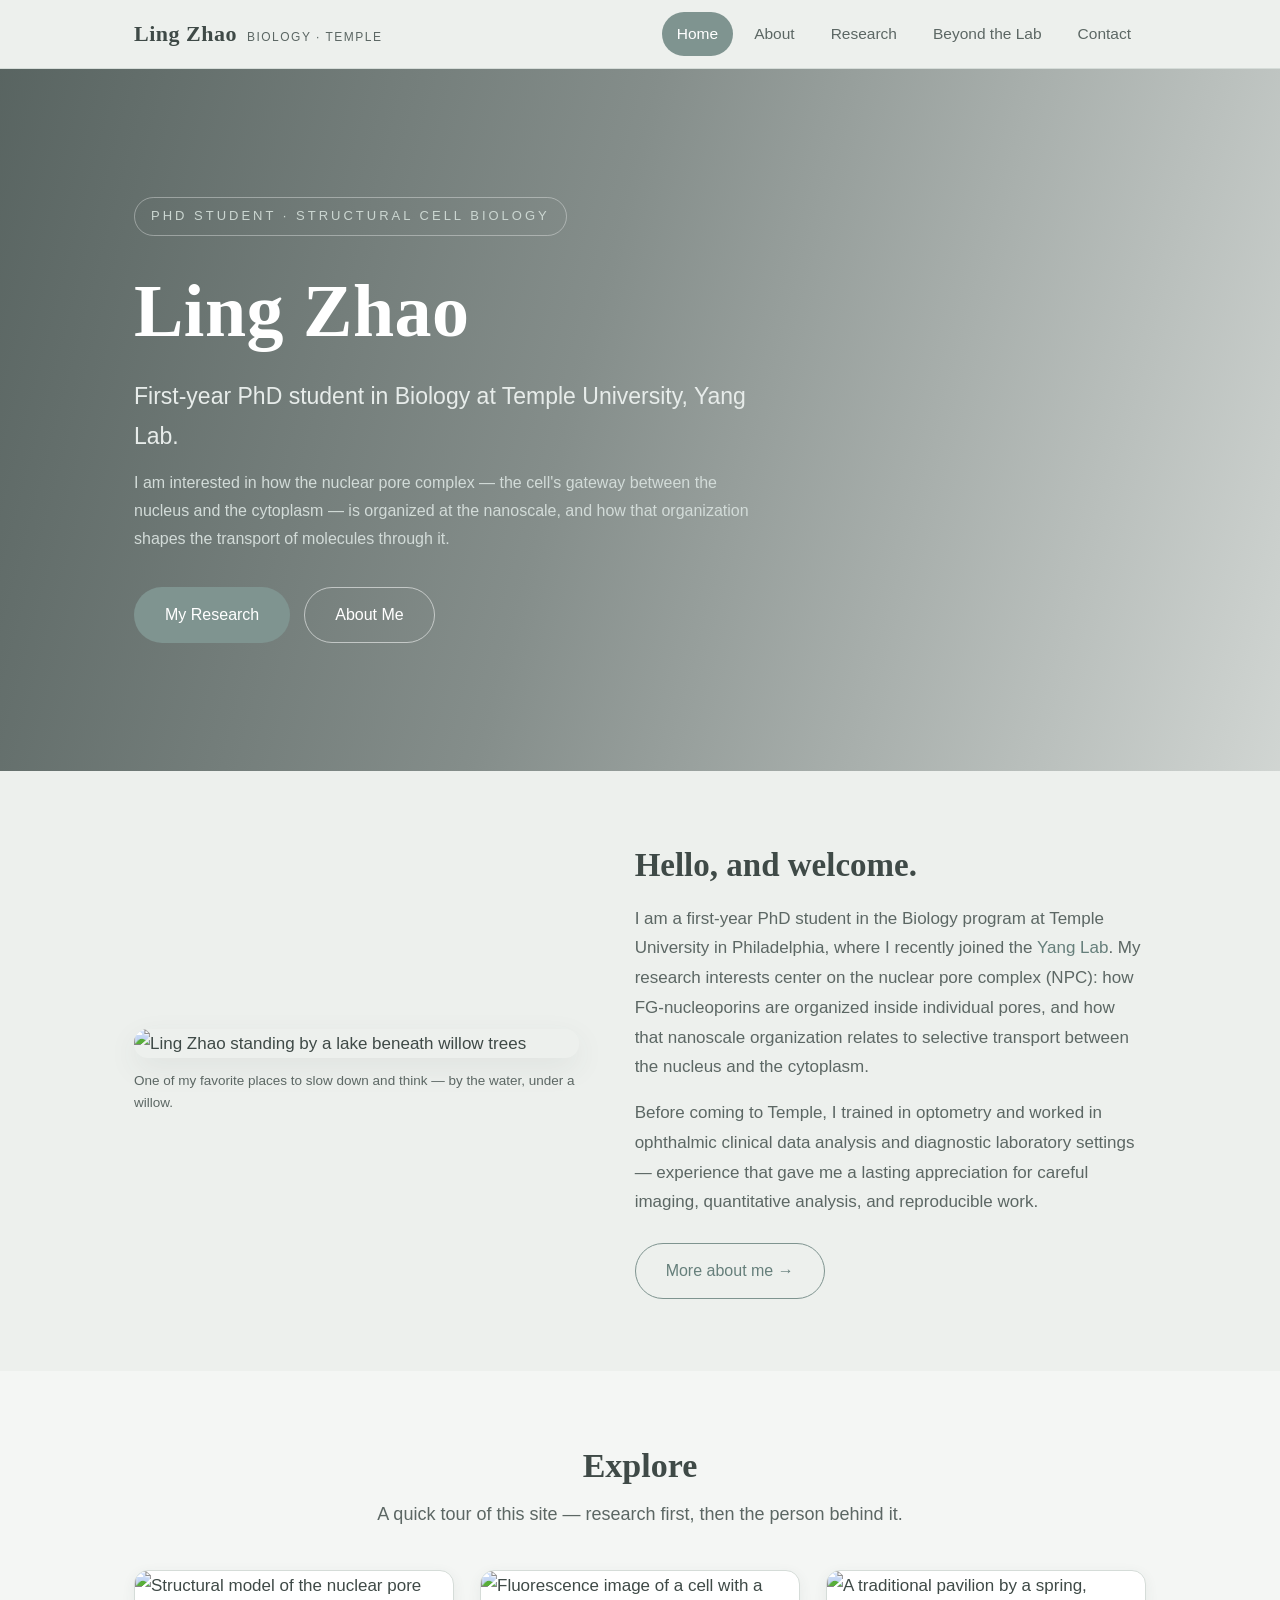
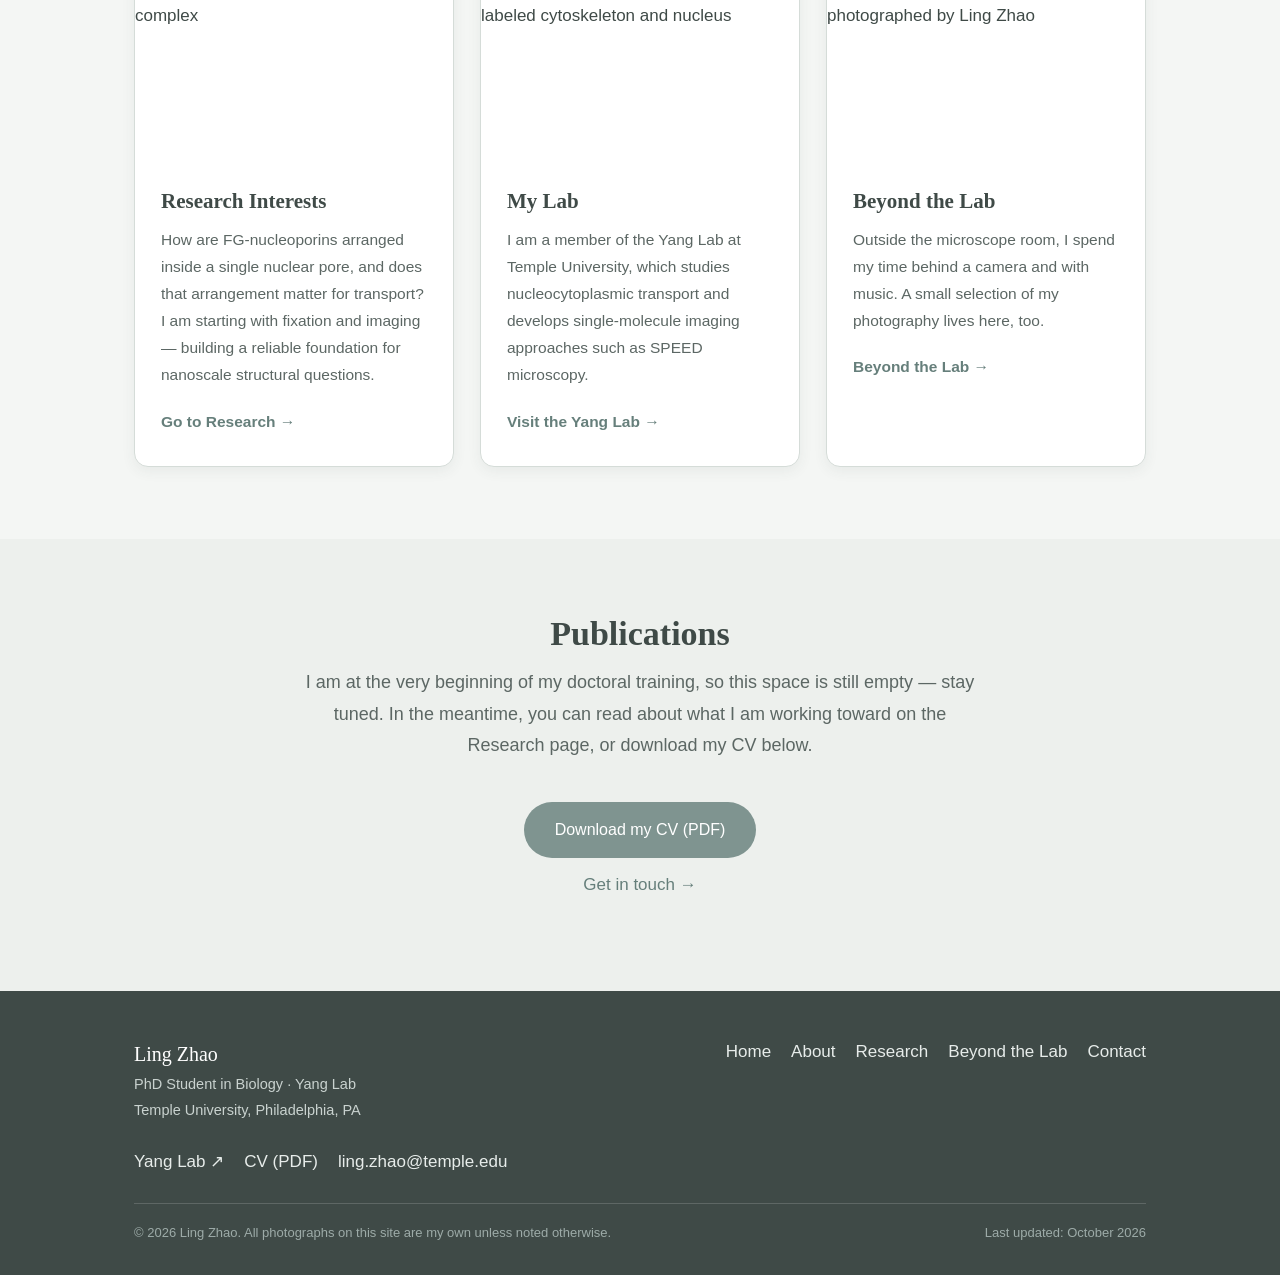
==== index.html @ b7b68629 "Initial website: home, about, research, beyond, contact pages with styles and scripts" ====
<!DOCTYPE html>
<html lang="en">
<head>
  <meta charset="UTF-8">
  <meta name="viewport" content="width=device-width, initial-scale=1.0">
  <title>Ling Zhao · PhD Student in Biology, Temple University</title>
  <meta name="description" content="Personal academic website of Ling Zhao — first-year PhD student in Biology at Temple University, Yang Lab. Research interests: nuclear pore complexes, FG-nucleoporins, nucleocytoplasmic transport, single-molecule and super-resolution imaging.">
  <link rel="stylesheet" href="assets/css/style.css">
  <link rel="icon" href="data:image/svg+xml,<svg xmlns='http://www.w3.org/2000/svg' viewBox='0 0 100 100'><circle cx='50' cy='50' r='44' fill='none' stroke='%237F9490' stroke-width='10'/><circle cx='50' cy='50' r='8' fill='%233F4A47'/></svg>">
</head>
<body>

<header class="site-header">
  <div class="wrap">
    <nav class="nav" aria-label="Main navigation">
      <a class="brand" href="index.html">Ling Zhao<small>Biology · Temple</small></a>
      <button class="menu-toggle" aria-label="Toggle navigation" aria-expanded="false">☰</button>
      <ul class="nav-links">
        <li><a href="index.html" class="active">Home</a></li>
        <li><a href="about.html">About</a></li>
        <li><a href="research.html">Research</a></li>
        <li><a href="beyond.html">Beyond the Lab</a></li>
        <li><a href="contact.html">Contact</a></li>
      </ul>
    </nav>
  </div>
</header>

<main>

  <!-- ===================== HERO ===================== -->
  <section class="hero">
    <div class="hero-bg" style="background-image: url('assets/images/research-cells-sim.jpg');"></div>
    <div class="hero-inner">
      <span class="hero-kicker">PhD Student · Structural Cell Biology</span>
      <h1>Ling Zhao</h1>
      <p class="hero-sub">First-year PhD student in Biology at Temple University, Yang Lab.</p>
      <p class="hero-line">
        I am interested in how the nuclear pore complex — the cell's gateway between the
        nucleus and the cytoplasm — is organized at the nanoscale, and how that organization
        shapes the transport of molecules through it.
      </p>
      <div class="hero-cta">
        <a class="btn btn-primary" href="research.html">My Research</a>
        <a class="btn btn-ghost" href="about.html">About Me</a>
      </div>
    </div>
  </section>

  <!-- ===================== INTRO ===================== -->
  <section class="section">
    <div class="wrap">
      <div class="split reveal">
        <figure>
          <img class="rounded" src="assets/images/me-willow-lake.jpg"
               alt="Ling Zhao standing by a lake beneath willow trees">
          <figcaption>One of my favorite places to slow down and think — by the water, under a willow.</figcaption>
        </figure>
        <div>
          <h2>Hello, and welcome.</h2>
          <p>
            I am a first-year PhD student in the Biology program at Temple University in
            Philadelphia, where I recently joined the <a href="https://yanglab.com/" target="_blank" rel="noopener">Yang Lab</a>.
            My research interests center on the nuclear pore complex (NPC): how FG-nucleoporins
            are organized inside individual pores, and how that nanoscale organization relates
            to selective transport between the nucleus and the cytoplasm.
          </p>
          <p>
            Before coming to Temple, I trained in optometry and worked in ophthalmic clinical
            data analysis and diagnostic laboratory settings — experience that gave me a lasting
            appreciation for careful imaging, quantitative analysis, and reproducible work.
          </p>
          <a class="btn btn-outline" href="about.html">More about me →</a>
        </div>
      </div>
    </div>
  </section>

  <!-- ===================== HIGHLIGHTS ===================== -->
  <section class="section alt">
    <div class="wrap">
      <div class="section-head-center reveal">
        <h2 class="section-title">Explore</h2>
        <p class="section-lead">A quick tour of this site — research first, then the person behind it.</p>
      </div>
      <div class="card-grid">
        <article class="card reveal">
          <img class="thumb" src="assets/images/research-npc-model.png"
               alt="Structural model of the nuclear pore complex">
          <div class="card-body">
            <h3>Research Interests</h3>
            <p>
              How are FG-nucleoporins arranged inside a single nuclear pore, and does that
              arrangement matter for transport? I am starting with fixation and imaging —
              building a reliable foundation for nanoscale structural questions.
            </p>
            <a class="card-link" href="research.html">Go to Research</a>
          </div>
        </article>

        <article class="card reveal">
          <img class="thumb" src="assets/images/research-cells-green.jpg"
               alt="Fluorescence image of a cell with a labeled cytoskeleton and nucleus">
          <div class="card-body">
            <h3>My Lab</h3>
            <p>
              I am a member of the Yang Lab at Temple University, which studies
              nucleocytoplasmic transport and develops single-molecule imaging approaches
              such as SPEED microscopy.
            </p>
            <a class="card-link" href="https://yanglab.com/" target="_blank" rel="noopener">Visit the Yang Lab</a>
          </div>
        </article>

        <article class="card reveal">
          <img class="thumb" src="assets/images/photo-jinan-spring.jpg"
               alt="A traditional pavilion by a spring, photographed by Ling Zhao">
          <div class="card-body">
            <h3>Beyond the Lab</h3>
            <p>
              Outside the microscope room, I spend my time behind a camera and with music.
              A small selection of my photography lives here, too.
            </p>
            <a class="card-link" href="beyond.html">Beyond the Lab</a>
          </div>
        </article>
      </div>
    </div>
  </section>

  <!-- ===================== TEASER ===================== -->
  <section class="section">
    <div class="wrap-narrow center reveal">
      <h2 class="section-title">Publications</h2>
      <p class="section-lead" style="margin-left:auto; margin-right:auto;">
        I am at the very beginning of my doctoral training, so this space is still empty —
        stay tuned. In the meantime, you can read about what I am working toward on the
        Research page, or download my CV below.
      </p>
      <a class="btn btn-primary" href="assets/files/CV_LingZhao.pdf" download>Download my CV (PDF)</a>
      <div class="mt-1"><a href="contact.html">Get in touch →</a></div>
    </div>
  </section>

</main>

<footer class="site-footer">
  <div class="wrap">
    <div class="foot-grid">
      <div>
        <div class="f-brand">Ling Zhao</div>
        <p>PhD Student in Biology · Yang Lab<br>Temple University, Philadelphia, PA</p>
      </div>
      <ul class="foot-links">
        <li><a href="index.html">Home</a></li>
        <li><a href="about.html">About</a></li>
        <li><a href="research.html">Research</a></li>
        <li><a href="beyond.html">Beyond the Lab</a></li>
        <li><a href="contact.html">Contact</a></li>
      </ul>
      <ul class="foot-links">
        <li><a href="https://yanglab.com/" target="_blank" rel="noopener">Yang Lab ↗</a></li>
        <li><a href="assets/files/CV_LingZhao.pdf" download>CV (PDF)</a></li>
        <li><a href="mailto:ling.zhao@temple.edu">ling.zhao@temple.edu</a></li>
      </ul>
    </div>
    <div class="foot-bottom">
      <span>© 2026 Ling Zhao. All photographs on this site are my own unless noted otherwise.</span>
      <span>Last updated: October 2026</span>
    </div>
  </div>
</footer>

<script src="assets/js/main.js"></script>
</body>
</html>
---- assets/css/style.css ----
/* ============================================================
   Ling Zhao — Personal Academic Website
   Palette (from the "灰绿蓝" color card):
     background  #EDF0ED
     text        #3F4A47
     primary     #7F9490
     light       #B4C2BC
   ============================================================ */

:root {
  --bg:        #EDF0ED;
  --bg-soft:   #F4F6F4;
  --text:      #3F4A47;
  --text-soft: #5C6764;
  --primary:   #7F9490;
  --primary-d: #667F7B;
  --light:     #B4C2BC;
  --light-2:   #CBD6D1;
  --card:      #FFFFFF;
  --line:      #D5DCD8;
  --radius:    14px;
  --shadow:    0 10px 30px rgba(63, 74, 71, .08);
  --shadow-sm: 0 4px 14px rgba(63, 74, 71, .07);
  --serif: Georgia, "Times New Roman", "Songti SC", "STSong", serif;
  --sans: -apple-system, BlinkMacSystemFont, "Segoe UI", "Helvetica Neue",
           "PingFang SC", "Hiragino Sans GB", "Microsoft YaHei", Arial, sans-serif;
}

* { box-sizing: border-box; margin: 0; padding: 0; }

html { scroll-behavior: smooth; }

body {
  font-family: var(--sans);
  background: var(--bg);
  color: var(--text);
  line-height: 1.75;
  font-size: 17px;
  -webkit-font-smoothing: antialiased;
}

img { max-width: 100%; display: block; }

a { color: var(--primary-d); text-decoration: none; }
a:hover { color: var(--text); }

h1, h2, h3, h4 {
  font-family: var(--serif);
  font-weight: 600;
  line-height: 1.35;
  color: var(--text);
}

.wrap { max-width: 1060px; margin: 0 auto; padding: 0 24px; }
.wrap-narrow { max-width: 780px; margin: 0 auto; padding: 0 24px; }

/* ---------------- Header / Nav ---------------- */
.site-header {
  position: sticky; top: 0; z-index: 50;
  background: rgba(237, 240, 237, .92);
  backdrop-filter: blur(10px);
  -webkit-backdrop-filter: blur(10px);
  border-bottom: 1px solid var(--line);
}

.nav { display: flex; align-items: center; justify-content: space-between; height: 68px; }

.brand {
  font-family: var(--serif);
  font-size: 22px;
  font-weight: 700;
  color: var(--text);
  letter-spacing: .5px;
}
.brand small {
  font-family: var(--sans);
  font-size: 12px;
  font-weight: 400;
  color: var(--text-soft);
  letter-spacing: 1.5px;
  text-transform: uppercase;
  margin-left: 10px;
}

.nav-links { display: flex; gap: 6px; list-style: none; }
.nav-links a {
  display: block;
  padding: 8px 15px;
  border-radius: 999px;
  color: var(--text-soft);
  font-size: 15.5px;
  transition: background .2s, color .2s;
}
.nav-links a:hover { background: var(--light-2); color: var(--text); }
.nav-links a.active { background: var(--primary); color: #fff; }

.menu-toggle {
  display: none;
  background: none; border: 1px solid var(--line);
  border-radius: 10px; padding: 8px 12px;
  font-size: 20px; color: var(--text); cursor: pointer;
}

/* ---------------- Hero ---------------- */
.hero {
  position: relative;
  min-height: 78vh;
  display: flex; align-items: center;
  color: #fff;
  overflow: hidden;
}
.hero-bg {
  position: absolute; inset: 0;
  background-size: cover; background-position: center;
}
.hero-bg::after {
  content: ""; position: absolute; inset: 0;
  background: linear-gradient(105deg,
    rgba(47, 61, 58, .78) 0%,
    rgba(47, 61, 58, .55) 45%,
    rgba(47, 61, 58, .15) 100%);
}
.hero-inner { position: relative; z-index: 1; padding: 90px 24px; max-width: 1060px; margin: 0 auto; width: 100%; }
.hero-kicker {
  display: inline-block;
  font-size: 13px; letter-spacing: 3px; text-transform: uppercase;
  color: var(--light-2);
  border: 1px solid rgba(255,255,255,.35);
  padding: 7px 16px; border-radius: 999px; margin-bottom: 26px;
}
.hero h1 { font-size: clamp(42px, 7vw, 74px); color: #fff; margin-bottom: 14px; letter-spacing: .5px; }
.hero .hero-sub { font-size: clamp(18px, 2.6vw, 23px); color: #E7ECEA; max-width: 640px; margin-bottom: 12px; }
.hero .hero-line { font-size: 16px; color: #D2DBD8; max-width: 620px; margin-bottom: 34px; }
.hero-cta { display: flex; gap: 14px; flex-wrap: wrap; }

.btn {
  display: inline-block;
  padding: 13px 30px;
  border-radius: 999px;
  font-size: 16px;
  transition: transform .15s, background .2s, color .2s;
  border: 1px solid transparent;
}
.btn:hover { transform: translateY(-2px); }
.btn-primary { background: var(--primary); color: #fff; }
.btn-primary:hover { background: var(--primary-d); color: #fff; }
.btn-ghost { border-color: rgba(255,255,255,.55); color: #fff; }
.btn-ghost:hover { background: rgba(255,255,255,.14); color: #fff; }
.btn-outline { border-color: var(--primary); color: var(--primary-d); background: transparent; }
.btn-outline:hover { background: var(--primary); color: #fff; }

/* ---------------- Page hero (inner pages) ---------------- */
.page-hero {
  padding: 84px 0 60px;
  text-align: center;
  background: linear-gradient(180deg, #E2E8E3 0%, var(--bg) 100%);
}
.page-hero .kicker {
  font-size: 13px; letter-spacing: 3px; text-transform: uppercase;
  color: var(--primary-d); margin-bottom: 14px;
}
.page-hero h1 { font-size: clamp(34px, 5vw, 50px); margin-bottom: 12px; }
.page-hero p { color: var(--text-soft); font-size: 18px; max-width: 640px; margin: 0 auto; }

/* ---------------- Sections ---------------- */
.section { padding: 72px 0; }
.section.alt { background: var(--bg-soft); }
.section-title {
  font-size: clamp(26px, 3.6vw, 34px);
  margin-bottom: 10px;
}
.section-lead { color: var(--text-soft); font-size: 18px; max-width: 680px; margin-bottom: 40px; }
.section-head-center { text-align: center; }
.section-head-center .section-lead { margin-left: auto; margin-right: auto; }

/* ---------------- Cards ---------------- */
.card-grid {
  display: grid;
  grid-template-columns: repeat(auto-fit, minmax(280px, 1fr));
  gap: 26px;
}
.card {
  background: var(--card);
  border-radius: var(--radius);
  overflow: hidden;
  box-shadow: var(--shadow-sm);
  transition: transform .2s, box-shadow .2s;
  border: 1px solid var(--line);
}
.card:hover { transform: translateY(-5px); box-shadow: var(--shadow); }
.card img.thumb { width: 100%; height: 190px; object-fit: cover; }
.card-body { padding: 26px 26px 30px; }
.card-body h3 { font-size: 21px; margin-bottom: 10px; }
.card-body p { color: var(--text-soft); font-size: 15.5px; margin-bottom: 18px; }
.card-link { font-weight: 600; font-size: 15.5px; }
.card-link::after { content: " →"; }

/* ---------------- Split (image + text) ---------------- */
.split {
  display: grid;
  grid-template-columns: 1fr 1.15fr;
  gap: 56px;
  align-items: center;
}
.split.flip { grid-template-columns: 1.15fr 1fr; }
.split img.rounded {
  border-radius: var(--radius);
  box-shadow: var(--shadow);
  width: 100%;
  object-fit: cover;
}
.split h2 { font-size: clamp(26px, 3.4vw, 33px); margin-bottom: 16px; }
.split p { color: var(--text-soft); margin-bottom: 16px; }
.split .btn { margin-top: 10px; }
figure figcaption {
  margin-top: 12px;
  font-size: 13.5px;
  color: var(--text-soft);
  line-height: 1.6;
}

/* ---------------- Portrait ---------------- */
.portrait {
  border-radius: var(--radius);
  overflow: hidden;
  box-shadow: var(--shadow);
}
.portrait img { width: 100%; height: 100%; object-fit: cover; }

/* ---------------- Timeline ---------------- */
.timeline { position: relative; margin: 8px 0 0 8px; padding-left: 30px; }
.timeline::before {
  content: ""; position: absolute; left: 7px; top: 8px; bottom: 8px;
  width: 2px; background: var(--light);
}
.t-item { position: relative; margin-bottom: 30px; }
.t-item::before {
  content: ""; position: absolute; left: -29px; top: 8px;
  width: 12px; height: 12px; border-radius: 50%;
  background: var(--bg); border: 3px solid var(--primary);
}
.t-item .t-date { font-size: 13.5px; letter-spacing: 1px; text-transform: uppercase; color: var(--primary-d); font-weight: 600; }
.t-item h4 { font-size: 19px; margin: 4px 0 6px; font-family: var(--sans); }
.t-item p { color: var(--text-soft); font-size: 15.5px; }

/* ---------------- Figure rows (research) ---------------- */
.figure {
  background: var(--card);
  border: 1px solid var(--line);
  border-radius: var(--radius);
  overflow: hidden;
  box-shadow: var(--shadow-sm);
  margin-bottom: 36px;
}
.figure img { width: 100%; }
.figure.wide img { max-height: 480px; object-fit: cover; object-position: center; }
.figure-body { padding: 20px 26px 26px; }
.figure-body h3 { font-size: 19px; margin-bottom: 8px; font-family: var(--sans); }
.figure-body p { font-size: 15.5px; color: var(--text-soft); }

.question-box {
  border-left: 4px solid var(--primary);
  background: #fff;
  border-radius: 0 var(--radius) var(--radius) 0;
  padding: 28px 32px;
  margin: 36px 0;
  box-shadow: var(--shadow-sm);
}
.question-box h3 { font-size: 21px; margin-bottom: 8px; }
.question-box p { color: var(--text-soft); }

.tag-row { display: flex; flex-wrap: wrap; gap: 10px; margin: 18px 0 6px; }
.tag {
  background: var(--light-2);
  color: var(--text);
  font-size: 13.5px;
  padding: 6px 15px;
  border-radius: 999px;
}

/* ---------------- Gallery ---------------- */
.gallery {
  display: grid;
  grid-template-columns: repeat(auto-fill, minmax(250px, 1fr));
  gap: 20px;
}
.g-item {
  position: relative;
  border-radius: var(--radius);
  overflow: hidden;
  cursor: zoom-in;
  box-shadow: var(--shadow-sm);
  aspect-ratio: 4 / 3;
  background: var(--light-2);
}
.g-item img { width: 100%; height: 100%; object-fit: cover; transition: transform .35s; }
.g-item:hover img { transform: scale(1.05); }
.g-cap {
  position: absolute; left: 0; right: 0; bottom: 0;
  padding: 26px 16px 12px;
  background: linear-gradient(180deg, transparent, rgba(47,61,58,.75));
  color: #fff; font-size: 14px; opacity: 0; transition: opacity .25s;
}
.g-item:hover .g-cap { opacity: 1; }

/* Lightbox */
.lightbox {
  display: none;
  position: fixed; inset: 0; z-index: 100;
  background: rgba(47, 61, 58, .92);
  align-items: center; justify-content: center;
  padding: 40px;
}
.lightbox.open { display: flex; }
.lightbox img { max-width: min(1100px, 92vw); max-height: 84vh; border-radius: 10px; box-shadow: 0 20px 60px rgba(0,0,0,.4); }
.lightbox .lb-cap { position: absolute; bottom: 28px; color: #E7ECEA; font-size: 15px; }
.lightbox .lb-close {
  position: absolute; top: 22px; right: 28px;
  background: none; border: none; color: #fff;
  font-size: 34px; cursor: pointer; line-height: 1;
}

/* ---------------- Contact ---------------- */
.contact-list { list-style: none; }
.contact-list li {
  display: flex; gap: 18px; align-items: flex-start;
  padding: 22px 4px;
  border-bottom: 1px solid var(--line);
}
.contact-list .icon {
  flex: 0 0 46px; height: 46px; border-radius: 12px;
  background: var(--light-2);
  display: flex; align-items: center; justify-content: center;
  font-size: 20px;
}
.contact-list .lbl { font-size: 13px; letter-spacing: 1.5px; text-transform: uppercase; color: var(--primary-d); font-weight: 600; }
.contact-list .val { font-size: 18px; }
.contact-list .val a { font-weight: 600; color: var(--text); border-bottom: 2px solid var(--light); }
.contact-list .val a:hover { border-color: var(--primary); }

/* ---------------- Footer ---------------- */
.site-footer {
  background: var(--text);
  color: #C9D2CF;
  padding: 46px 0 30px;
  margin-top: 20px;
}
.site-footer .foot-grid {
  display: flex; justify-content: space-between; gap: 24px; flex-wrap: wrap;
  margin-bottom: 26px;
}
.site-footer .f-brand { font-family: var(--serif); font-size: 20px; color: #fff; }
.site-footer p { font-size: 14.5px; }
.site-footer a { color: #E7ECEA; }
.site-footer a:hover { color: #fff; text-decoration: underline; }
.foot-links { display: flex; gap: 20px; list-style: none; flex-wrap: wrap; }
.foot-bottom {
  border-top: 1px solid rgba(255,255,255,.16);
  padding-top: 18px;
  font-size: 13px;
  color: #9DABA8;
  display: flex; justify-content: space-between; flex-wrap: wrap; gap: 8px;
}

/* ---------------- Utilities ---------------- */
.center { text-align: center; }
.mt-1 { margin-top: 12px; } .mt-2 { margin-top: 24px; } .mt-3 { margin-top: 40px; }
.note-box {
  background: #fff;
  border: 1px dashed var(--primary);
  border-radius: var(--radius);
  padding: 22px 26px;
  color: var(--text-soft);
  font-size: 15.5px;
  margin-top: 28px;
}
.two-col { display: grid; grid-template-columns: 1fr 1fr; gap: 56px; }
.reveal { opacity: 0; transform: translateY(22px); transition: opacity .7s ease, transform .7s ease; }
.reveal.visible { opacity: 1; transform: none; }

/* ---------------- Responsive ---------------- */
@media (max-width: 860px) {
  .split, .split.flip { grid-template-columns: 1fr; gap: 32px; }
  .two-col { grid-template-columns: 1fr; gap: 36px; }
  .menu-toggle { display: block; }
  .nav-links {
    display: none;
    position: absolute; top: 68px; left: 0; right: 0;
    background: var(--bg-soft);
    flex-direction: column; gap: 0;
    border-bottom: 1px solid var(--line);
    padding: 8px 16px 16px;
  }
  .nav-links.open { display: flex; }
  .nav-links a { padding: 12px 14px; }
  .hero { min-height: 72vh; }
  .section { padding: 54px 0; }
}

@media (prefers-reduced-motion: reduce) {
  * { transition: none !important; animation: none !important; }
  .reveal { opacity: 1; transform: none; }
}
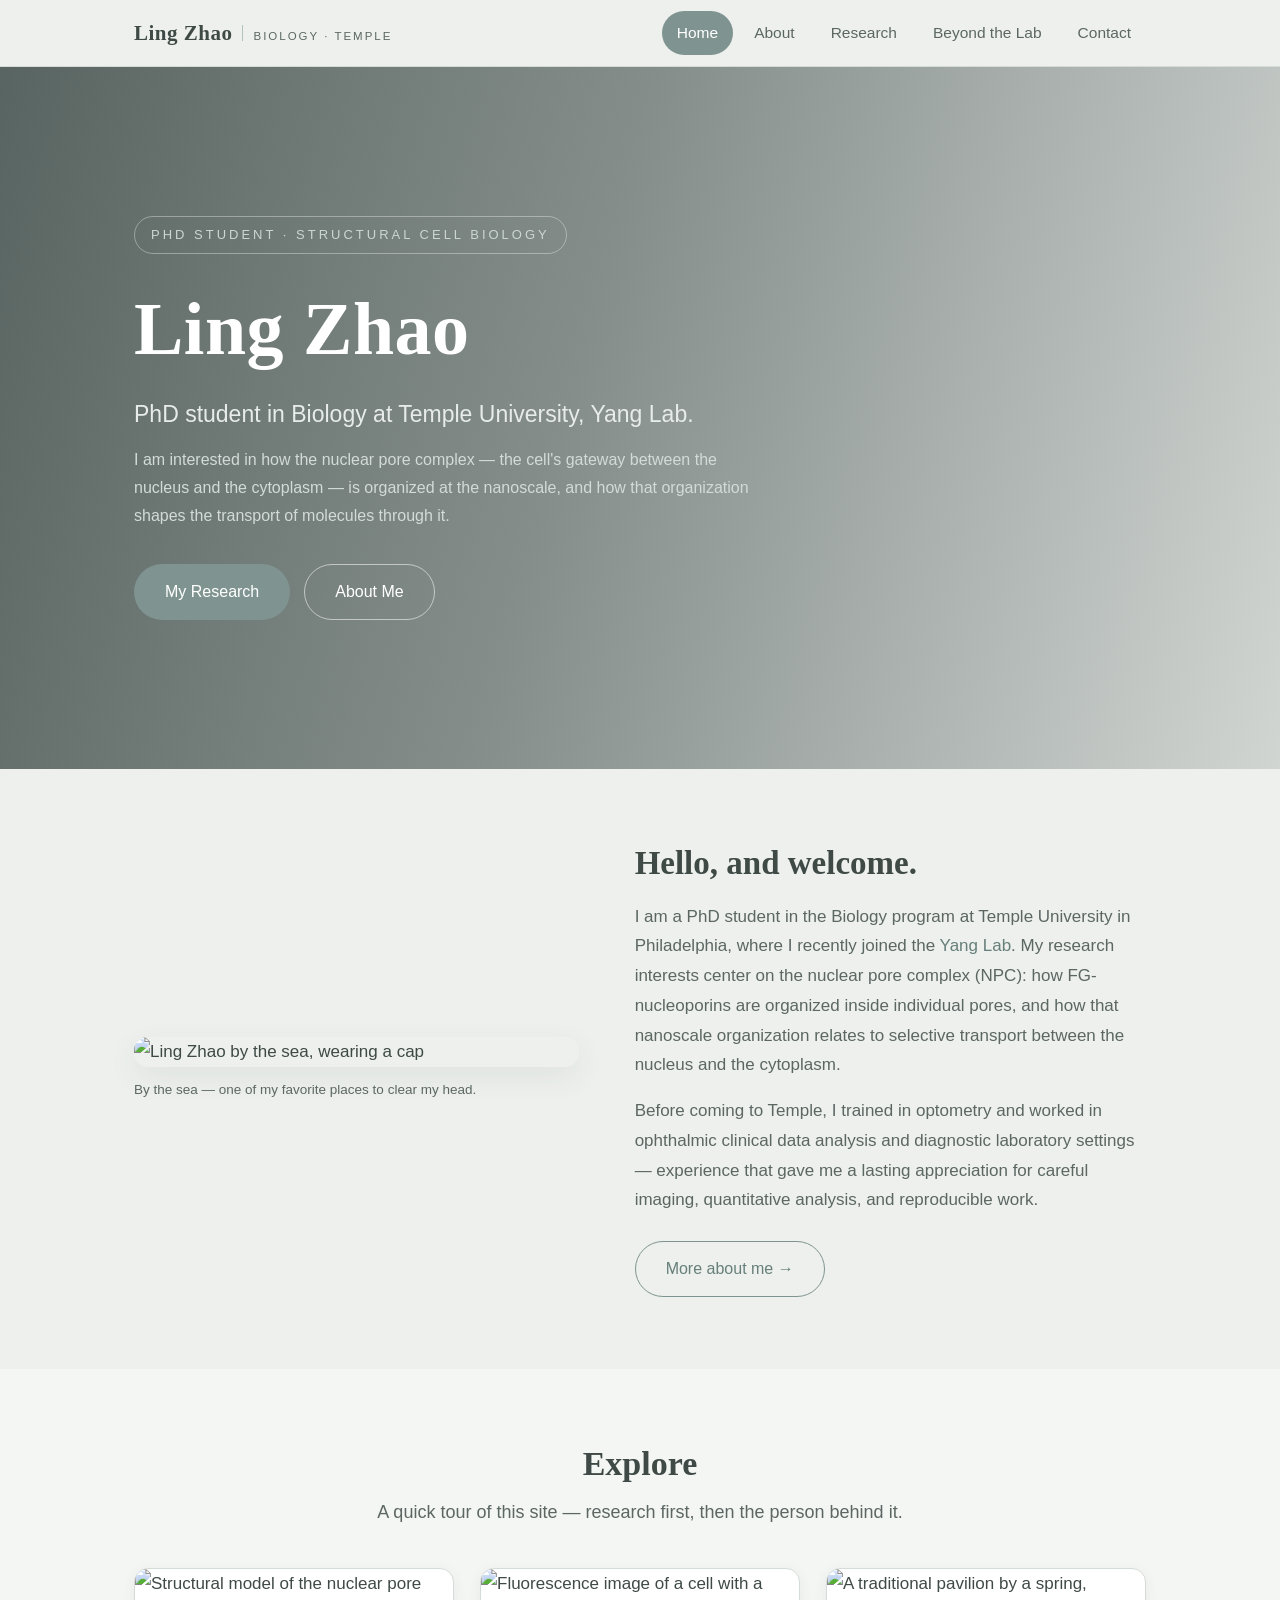
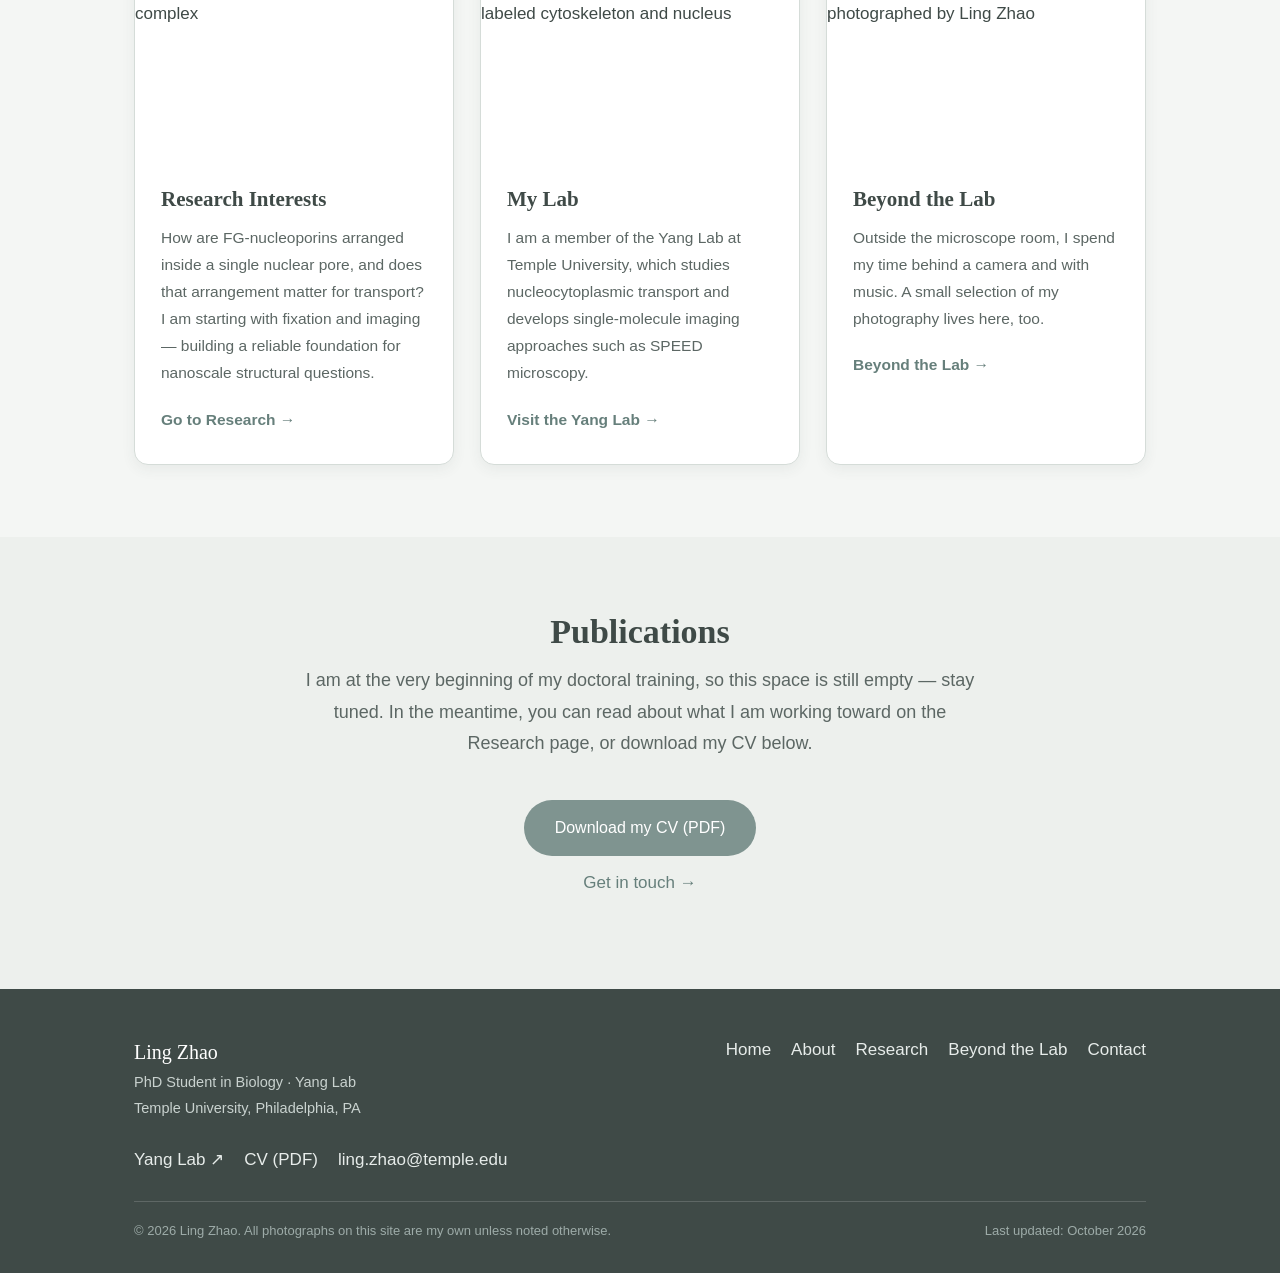
==== commit 7105f768: "Update: music playlist list, new photos, tighter contact hero, nav polish, homepage wording" ====
--- a/index.html
+++ b/index.html
@@ -13,7 +13,7 @@
 <header class="site-header">
   <div class="wrap">
     <nav class="nav" aria-label="Main navigation">
-      <a class="brand" href="index.html">Ling Zhao<small>Biology · Temple</small></a>
+      <a class="brand" href="index.html">Ling Zhao<span class="brand-sep" aria-hidden="true"></span><small>Biology · Temple</small></a>
       <button class="menu-toggle" aria-label="Toggle navigation" aria-expanded="false">☰</button>
       <ul class="nav-links">
         <li><a href="index.html" class="active">Home</a></li>
@@ -34,7 +34,7 @@
     <div class="hero-inner">
       <span class="hero-kicker">PhD Student · Structural Cell Biology</span>
       <h1>Ling Zhao</h1>
-      <p class="hero-sub">First-year PhD student in Biology at Temple University, Yang Lab.</p>
+      <p class="hero-sub">PhD student in Biology at Temple University, Yang Lab.</p>
       <p class="hero-line">
         I am interested in how the nuclear pore complex — the cell's gateway between the
         nucleus and the cytoplasm — is organized at the nanoscale, and how that organization
@@ -52,14 +52,14 @@
     <div class="wrap">
       <div class="split reveal">
         <figure>
-          <img class="rounded" src="assets/images/me-willow-lake.jpg"
-               alt="Ling Zhao standing by a lake beneath willow trees">
-          <figcaption>One of my favorite places to slow down and think — by the water, under a willow.</figcaption>
+          <img class="rounded" src="assets/images/photo-sea-cap.jpg"
+               alt="Ling Zhao by the sea, wearing a cap">
+          <figcaption>By the sea — one of my favorite places to clear my head.</figcaption>
         </figure>
         <div>
           <h2>Hello, and welcome.</h2>
           <p>
-            I am a first-year PhD student in the Biology program at Temple University in
+            I am a PhD student in the Biology program at Temple University in
             Philadelphia, where I recently joined the <a href="https://yanglab.com/" target="_blank" rel="noopener">Yang Lab</a>.
             My research interests center on the nuclear pore complex (NPC): how FG-nucleoporins
             are organized inside individual pores, and how that nanoscale organization relates
--- a/assets/css/style.css
+++ b/assets/css/style.css
@@ -61,25 +61,30 @@
   backdrop-filter: blur(10px);
   -webkit-backdrop-filter: blur(10px);
   border-bottom: 1px solid var(--line);
-}
-
-.nav { display: flex; align-items: center; justify-content: space-between; height: 68px; }
+  transition: box-shadow .25s;
+}
+.site-header.scrolled { box-shadow: 0 6px 20px rgba(63, 74, 71, .10); }
+
+.nav { display: flex; align-items: center; justify-content: space-between; height: 66px; gap: 16px; }
 
 .brand {
   font-family: var(--serif);
-  font-size: 22px;
+  font-size: 21px;
   font-weight: 700;
   color: var(--text);
   letter-spacing: .5px;
-}
+  display: flex; align-items: baseline; gap: 10px;
+  white-space: nowrap;
+}
+.brand .brand-sep { width: 1px; height: 16px; background: var(--light); align-self: center; }
 .brand small {
   font-family: var(--sans);
-  font-size: 12px;
-  font-weight: 400;
+  font-size: 11.5px;
+  font-weight: 500;
   color: var(--text-soft);
-  letter-spacing: 1.5px;
+  letter-spacing: 2px;
   text-transform: uppercase;
-  margin-left: 10px;
+  white-space: nowrap;
 }
 
 .nav-links { display: flex; gap: 6px; list-style: none; }
@@ -161,6 +166,7 @@
 }
 .page-hero h1 { font-size: clamp(34px, 5vw, 50px); margin-bottom: 12px; }
 .page-hero p { color: var(--text-soft); font-size: 18px; max-width: 640px; margin: 0 auto; }
+.page-hero.compact { padding: 62px 0 38px; }
 
 /* ---------------- Sections ---------------- */
 .section { padding: 72px 0; }
@@ -365,6 +371,44 @@
 /* ---------------- Utilities ---------------- */
 .center { text-align: center; }
 .mt-1 { margin-top: 12px; } .mt-2 { margin-top: 24px; } .mt-3 { margin-top: 40px; }
+
+/* ---------------- Song list (music section) ---------------- */
+.song-list {
+  list-style: none;
+  background: var(--card);
+  border: 1px solid var(--line);
+  border-radius: var(--radius);
+  overflow: hidden;
+  box-shadow: var(--shadow-sm);
+}
+.song-list li {
+  display: flex; align-items: center; gap: 16px;
+  padding: 14px 22px;
+  border-bottom: 1px solid var(--line);
+  transition: background .18s;
+}
+.song-list li:last-child { border-bottom: none; }
+.song-list li:hover { background: #F7F9F8; }
+.song-num {
+  flex: 0 0 30px;
+  font-family: var(--serif);
+  font-size: 15px;
+  color: var(--primary);
+}
+.song-info { min-width: 0; }
+.song-title { font-weight: 600; font-size: 16px; }
+.song-artist { color: var(--text-soft); font-size: 14px; }
+.song-listen {
+  margin-left: auto; flex: 0 0 auto;
+  font-size: 13.5px; font-weight: 600;
+  color: var(--primary-d);
+  border: 1px solid var(--primary);
+  border-radius: 999px;
+  padding: 7px 16px;
+  white-space: nowrap;
+  transition: background .18s, color .18s;
+}
+.song-listen:hover { background: var(--primary); color: #fff; }
 .note-box {
   background: #fff;
   border: 1px dashed var(--primary);
@@ -397,6 +441,10 @@
   .section { padding: 54px 0; }
 }
 
+@media (max-width: 560px) {
+  .brand small, .brand .brand-sep { display: none; }
+}
+
 @media (prefers-reduced-motion: reduce) {
   * { transition: none !important; animation: none !important; }
   .reveal { opacity: 1; transform: none; }
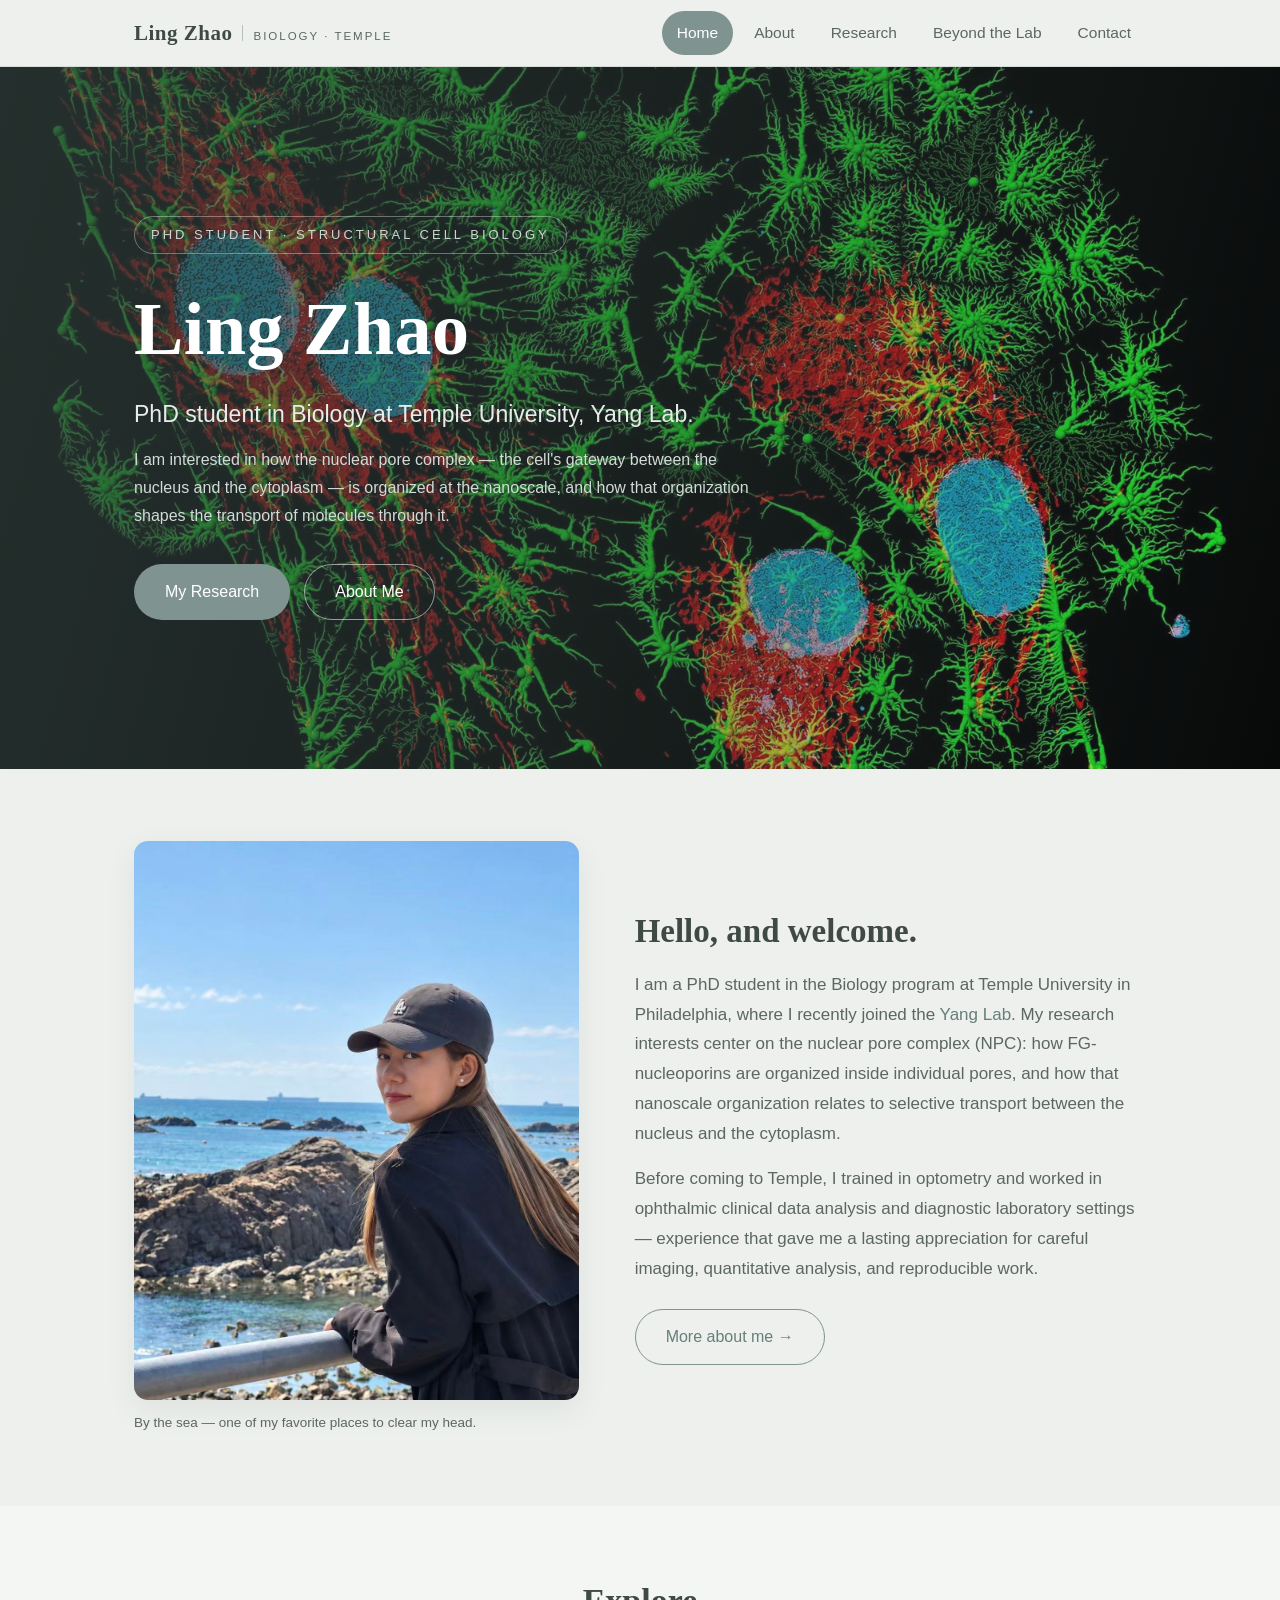
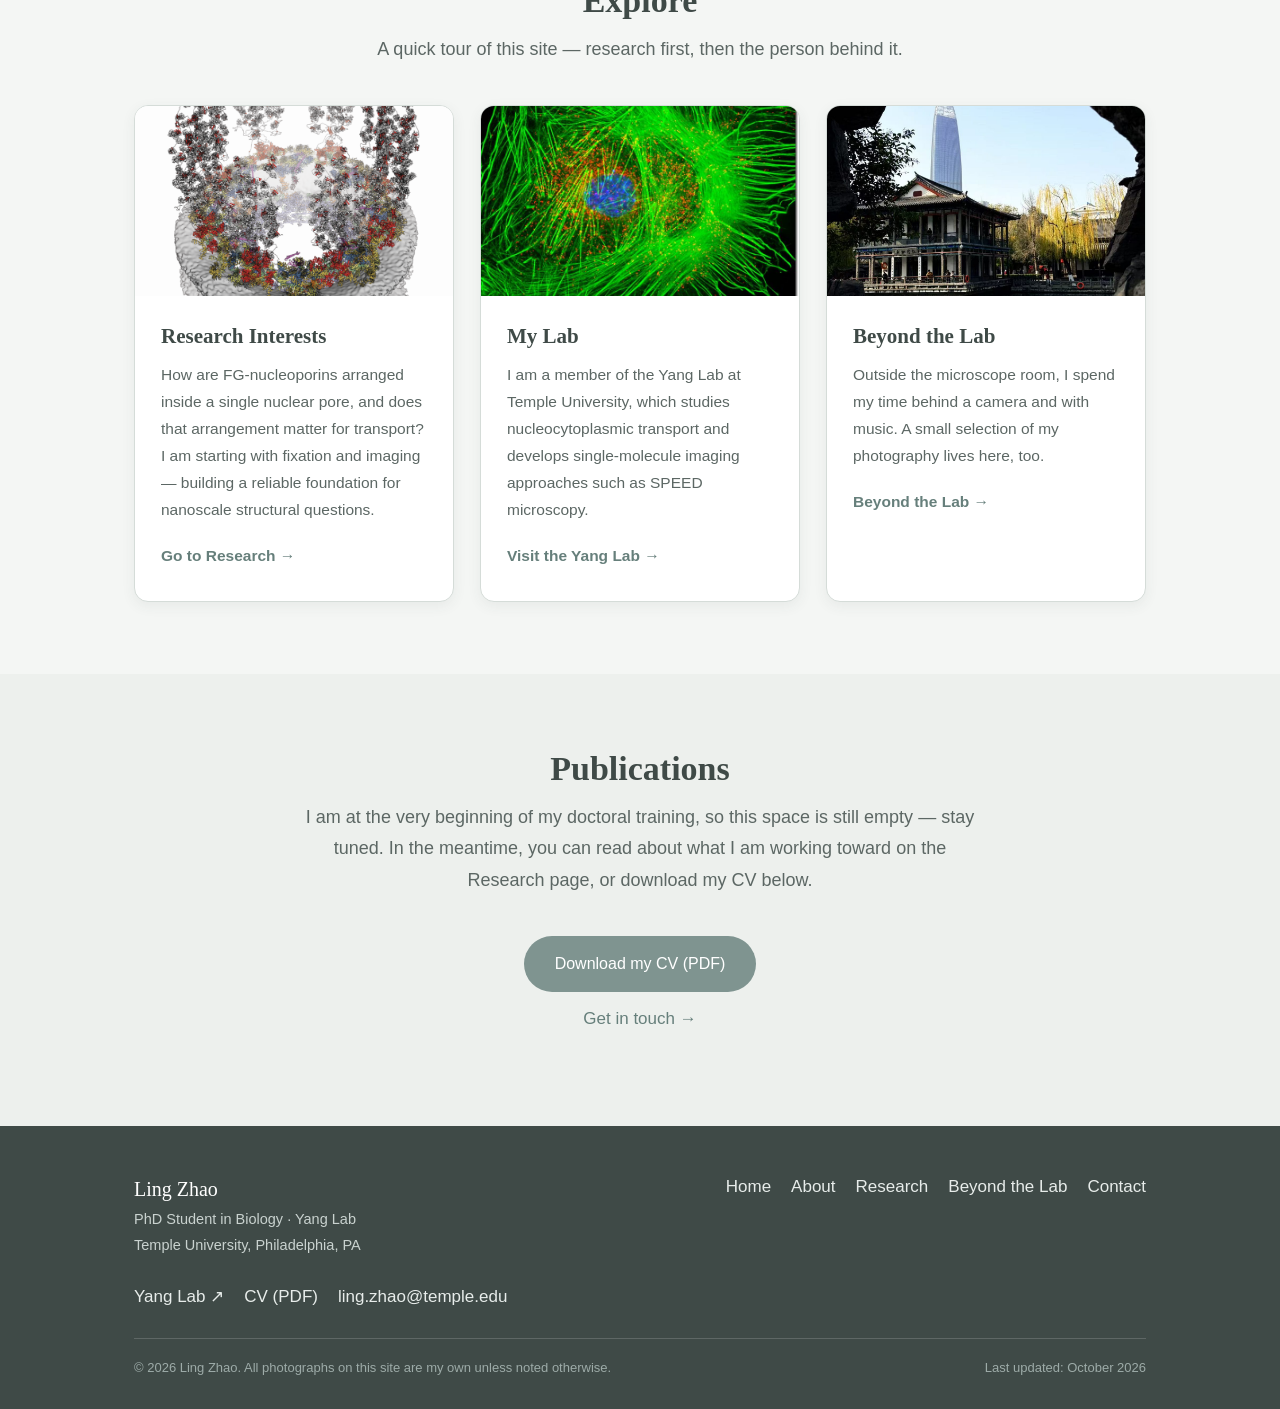
==== commit 1a011ea9: "Adapt paths to flat assets layout: images and CV stored directly in assets/" ====
--- a/index.html
+++ b/index.html
@@ -30,7 +30,7 @@
 
   <!-- ===================== HERO ===================== -->
   <section class="hero">
-    <div class="hero-bg" style="background-image: url('assets/images/research-cells-sim.jpg');"></div>
+    <div class="hero-bg" style="background-image: url('assets/research-cells-sim.jpg');"></div>
     <div class="hero-inner">
       <span class="hero-kicker">PhD Student · Structural Cell Biology</span>
       <h1>Ling Zhao</h1>
@@ -52,7 +52,7 @@
     <div class="wrap">
       <div class="split reveal">
         <figure>
-          <img class="rounded" src="assets/images/photo-sea-cap.jpg"
+          <img class="rounded" src="assets/photo-sea-cap.jpg.jpg"
                alt="Ling Zhao by the sea, wearing a cap">
           <figcaption>By the sea — one of my favorite places to clear my head.</figcaption>
         </figure>
@@ -85,7 +85,7 @@
       </div>
       <div class="card-grid">
         <article class="card reveal">
-          <img class="thumb" src="assets/images/research-npc-model.png"
+          <img class="thumb" src="assets/research-npc-model.png"
                alt="Structural model of the nuclear pore complex">
           <div class="card-body">
             <h3>Research Interests</h3>
@@ -99,7 +99,7 @@
         </article>
 
         <article class="card reveal">
-          <img class="thumb" src="assets/images/research-cells-green.jpg"
+          <img class="thumb" src="assets/research-cells-green.jpg"
                alt="Fluorescence image of a cell with a labeled cytoskeleton and nucleus">
           <div class="card-body">
             <h3>My Lab</h3>
@@ -113,7 +113,7 @@
         </article>
 
         <article class="card reveal">
-          <img class="thumb" src="assets/images/photo-jinan-spring.jpg"
+          <img class="thumb" src="assets/photo-jinan-spring.jpg"
                alt="A traditional pavilion by a spring, photographed by Ling Zhao">
           <div class="card-body">
             <h3>Beyond the Lab</h3>
@@ -137,7 +137,7 @@
         stay tuned. In the meantime, you can read about what I am working toward on the
         Research page, or download my CV below.
       </p>
-      <a class="btn btn-primary" href="assets/files/CV_LingZhao.pdf" download>Download my CV (PDF)</a>
+      <a class="btn btn-primary" href="assets/CV_LingZhao.pdf" download>Download my CV (PDF)</a>
       <div class="mt-1"><a href="contact.html">Get in touch →</a></div>
     </div>
   </section>
@@ -160,7 +160,7 @@
       </ul>
       <ul class="foot-links">
         <li><a href="https://yanglab.com/" target="_blank" rel="noopener">Yang Lab ↗</a></li>
-        <li><a href="assets/files/CV_LingZhao.pdf" download>CV (PDF)</a></li>
+        <li><a href="assets/CV_LingZhao.pdf" download>CV (PDF)</a></li>
         <li><a href="mailto:ling.zhao@temple.edu">ling.zhao@temple.edu</a></li>
       </ul>
     </div>
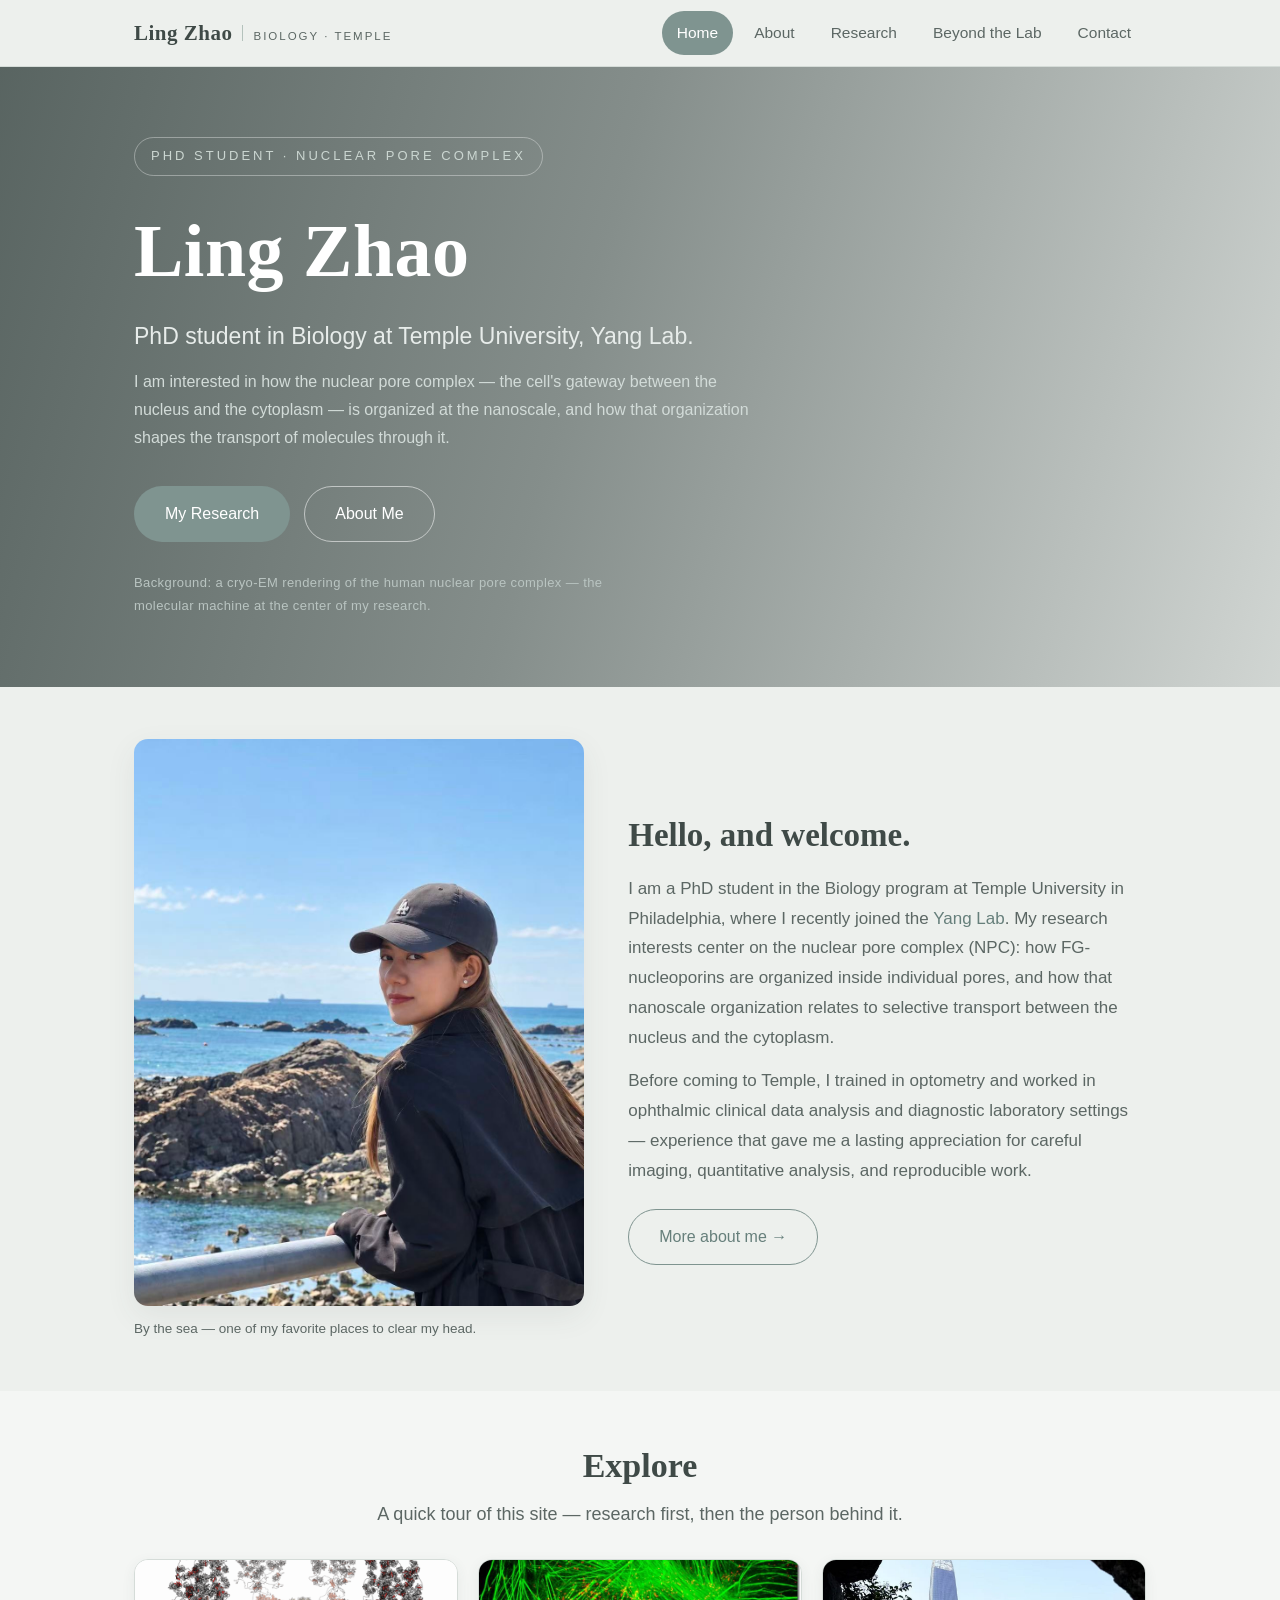
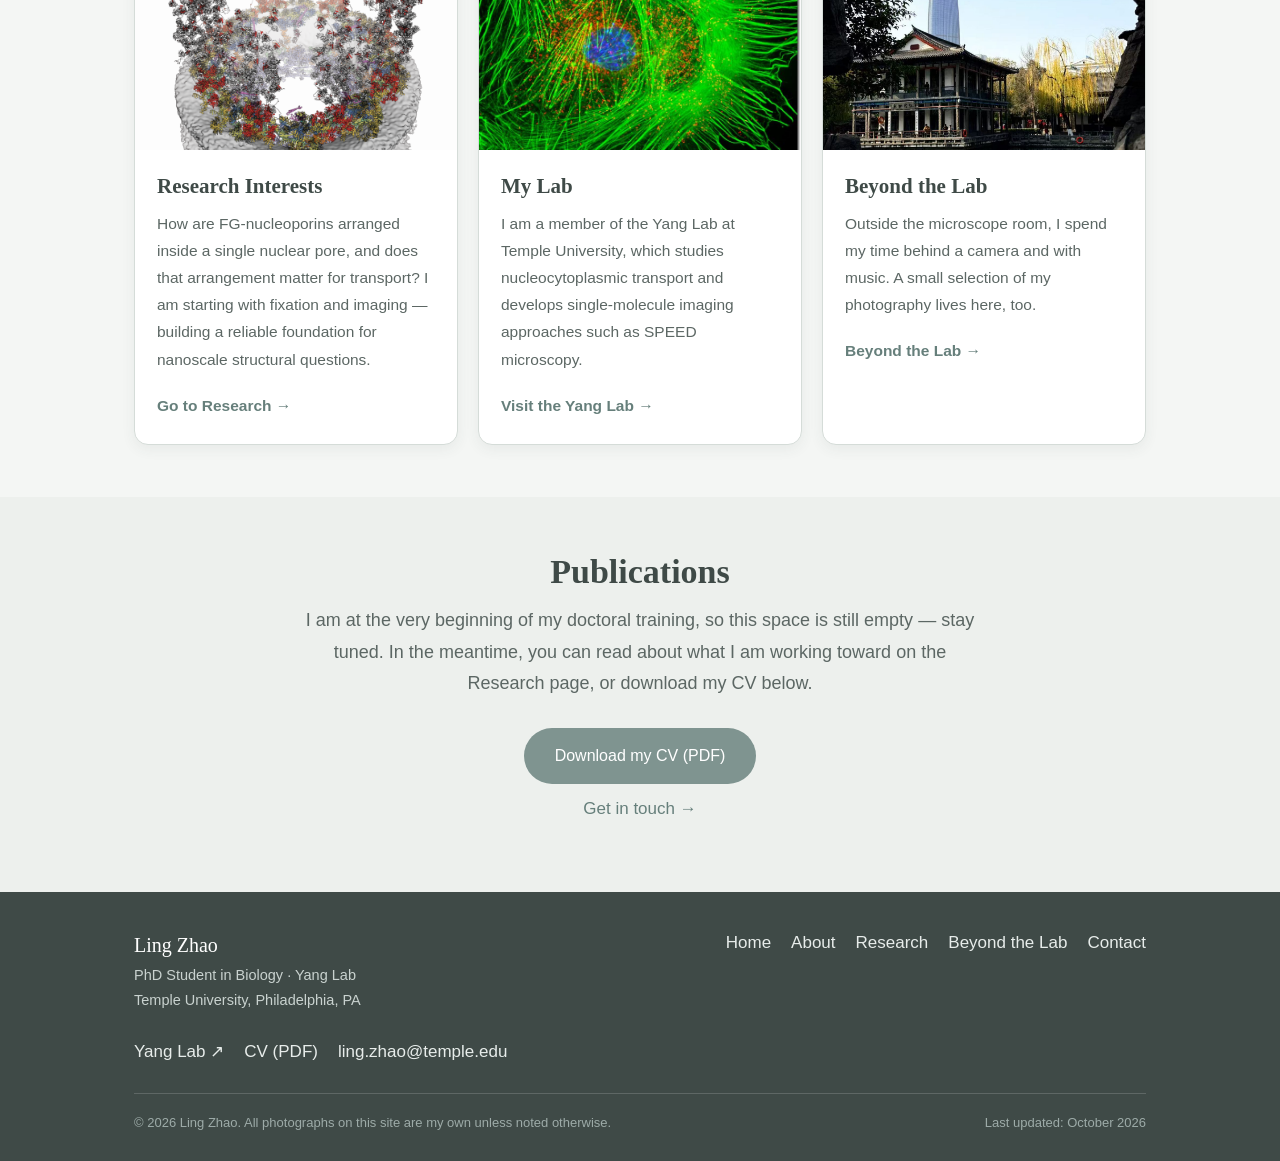
==== commit e09da505: "New NPC ring hero, compact layout, remove Changbai photo and Life in frames, reframe microscopy as t" ====
--- a/index.html
+++ b/index.html
@@ -30,9 +30,9 @@
 
   <!-- ===================== HERO ===================== -->
   <section class="hero">
-    <div class="hero-bg" style="background-image: url('assets/research-cells-sim.jpg');"></div>
+    <div class="hero-bg" style="background-image: url('assets/hero-npc-ring.jpg');"></div>
     <div class="hero-inner">
-      <span class="hero-kicker">PhD Student · Structural Cell Biology</span>
+      <span class="hero-kicker">PhD Student · Nuclear Pore Complex</span>
       <h1>Ling Zhao</h1>
       <p class="hero-sub">PhD student in Biology at Temple University, Yang Lab.</p>
       <p class="hero-line">
@@ -44,6 +44,7 @@
         <a class="btn btn-primary" href="research.html">My Research</a>
         <a class="btn btn-ghost" href="about.html">About Me</a>
       </div>
+      <p class="hero-note">Background: a cryo-EM rendering of the human nuclear pore complex — the molecular machine at the center of my research.</p>
     </div>
   </section>
 
--- a/assets/css/style.css
+++ b/assets/css/style.css
@@ -109,7 +109,7 @@
 /* ---------------- Hero ---------------- */
 .hero {
   position: relative;
-  min-height: 78vh;
+  min-height: 62vh;
   display: flex; align-items: center;
   color: #fff;
   overflow: hidden;
@@ -125,7 +125,7 @@
     rgba(47, 61, 58, .55) 45%,
     rgba(47, 61, 58, .15) 100%);
 }
-.hero-inner { position: relative; z-index: 1; padding: 90px 24px; max-width: 1060px; margin: 0 auto; width: 100%; }
+.hero-inner { position: relative; z-index: 1; padding: 70px 24px; max-width: 1060px; margin: 0 auto; width: 100%; }
 .hero-kicker {
   display: inline-block;
   font-size: 13px; letter-spacing: 3px; text-transform: uppercase;
@@ -137,6 +137,10 @@
 .hero .hero-sub { font-size: clamp(18px, 2.6vw, 23px); color: #E7ECEA; max-width: 640px; margin-bottom: 12px; }
 .hero .hero-line { font-size: 16px; color: #D2DBD8; max-width: 620px; margin-bottom: 34px; }
 .hero-cta { display: flex; gap: 14px; flex-wrap: wrap; }
+.hero-note {
+  margin-top: 30px; font-size: 13px; color: #B9C4C1;
+  letter-spacing: .4px; max-width: 520px;
+}
 
 .btn {
   display: inline-block;
@@ -156,7 +160,7 @@
 
 /* ---------------- Page hero (inner pages) ---------------- */
 .page-hero {
-  padding: 84px 0 60px;
+  padding: 64px 0 44px;
   text-align: center;
   background: linear-gradient(180deg, #E2E8E3 0%, var(--bg) 100%);
 }
@@ -166,16 +170,16 @@
 }
 .page-hero h1 { font-size: clamp(34px, 5vw, 50px); margin-bottom: 12px; }
 .page-hero p { color: var(--text-soft); font-size: 18px; max-width: 640px; margin: 0 auto; }
-.page-hero.compact { padding: 62px 0 38px; }
+.page-hero.compact { padding: 48px 0 30px; }
 
 /* ---------------- Sections ---------------- */
-.section { padding: 72px 0; }
+.section { padding: 52px 0; }
 .section.alt { background: var(--bg-soft); }
 .section-title {
   font-size: clamp(26px, 3.6vw, 34px);
   margin-bottom: 10px;
 }
-.section-lead { color: var(--text-soft); font-size: 18px; max-width: 680px; margin-bottom: 40px; }
+.section-lead { color: var(--text-soft); font-size: 18px; max-width: 680px; margin-bottom: 28px; }
 .section-head-center { text-align: center; }
 .section-head-center .section-lead { margin-left: auto; margin-right: auto; }
 
@@ -183,7 +187,7 @@
 .card-grid {
   display: grid;
   grid-template-columns: repeat(auto-fit, minmax(280px, 1fr));
-  gap: 26px;
+  gap: 20px;
 }
 .card {
   background: var(--card);
@@ -195,7 +199,7 @@
 }
 .card:hover { transform: translateY(-5px); box-shadow: var(--shadow); }
 .card img.thumb { width: 100%; height: 190px; object-fit: cover; }
-.card-body { padding: 26px 26px 30px; }
+.card-body { padding: 22px 22px 24px; }
 .card-body h3 { font-size: 21px; margin-bottom: 10px; }
 .card-body p { color: var(--text-soft); font-size: 15.5px; margin-bottom: 18px; }
 .card-link { font-weight: 600; font-size: 15.5px; }
@@ -205,7 +209,7 @@
 .split {
   display: grid;
   grid-template-columns: 1fr 1.15fr;
-  gap: 56px;
+  gap: 44px;
   align-items: center;
 }
 .split.flip { grid-template-columns: 1.15fr 1fr; }
@@ -216,7 +220,7 @@
   object-fit: cover;
 }
 .split h2 { font-size: clamp(26px, 3.4vw, 33px); margin-bottom: 16px; }
-.split p { color: var(--text-soft); margin-bottom: 16px; }
+.split p { color: var(--text-soft); margin-bottom: 14px; }
 .split .btn { margin-top: 10px; }
 figure figcaption {
   margin-top: 12px;
@@ -239,7 +243,7 @@
   content: ""; position: absolute; left: 7px; top: 8px; bottom: 8px;
   width: 2px; background: var(--light);
 }
-.t-item { position: relative; margin-bottom: 30px; }
+.t-item { position: relative; margin-bottom: 22px; }
 .t-item::before {
   content: ""; position: absolute; left: -29px; top: 8px;
   width: 12px; height: 12px; border-radius: 50%;
@@ -256,10 +260,10 @@
   border-radius: var(--radius);
   overflow: hidden;
   box-shadow: var(--shadow-sm);
-  margin-bottom: 36px;
+  margin-bottom: 28px;
 }
 .figure img { width: 100%; }
-.figure.wide img { max-height: 480px; object-fit: cover; object-position: center; }
+.figure.wide img { max-height: 400px; object-fit: cover; object-position: center; }
 .figure-body { padding: 20px 26px 26px; }
 .figure-body h3 { font-size: 19px; margin-bottom: 8px; font-family: var(--sans); }
 .figure-body p { font-size: 15.5px; color: var(--text-soft); }
@@ -268,8 +272,8 @@
   border-left: 4px solid var(--primary);
   background: #fff;
   border-radius: 0 var(--radius) var(--radius) 0;
-  padding: 28px 32px;
-  margin: 36px 0;
+  padding: 22px 26px;
+  margin: 28px 0;
   box-shadow: var(--shadow-sm);
 }
 .question-box h3 { font-size: 21px; margin-bottom: 8px; }
@@ -288,7 +292,7 @@
 .gallery {
   display: grid;
   grid-template-columns: repeat(auto-fill, minmax(250px, 1fr));
-  gap: 20px;
+  gap: 16px;
 }
 .g-item {
   position: relative;
@@ -330,7 +334,7 @@
 .contact-list { list-style: none; }
 .contact-list li {
   display: flex; gap: 18px; align-items: flex-start;
-  padding: 22px 4px;
+  padding: 16px 4px;
   border-bottom: 1px solid var(--line);
 }
 .contact-list .icon {
@@ -348,8 +352,8 @@
 .site-footer {
   background: var(--text);
   color: #C9D2CF;
-  padding: 46px 0 30px;
-  margin-top: 20px;
+  padding: 36px 0 26px;
+  margin-top: 16px;
 }
 .site-footer .foot-grid {
   display: flex; justify-content: space-between; gap: 24px; flex-wrap: wrap;
@@ -370,7 +374,7 @@
 
 /* ---------------- Utilities ---------------- */
 .center { text-align: center; }
-.mt-1 { margin-top: 12px; } .mt-2 { margin-top: 24px; } .mt-3 { margin-top: 40px; }
+.mt-1 { margin-top: 10px; } .mt-2 { margin-top: 18px; } .mt-3 { margin-top: 30px; }
 
 /* ---------------- Song list (music section) ---------------- */
 .song-list {
@@ -413,19 +417,19 @@
   background: #fff;
   border: 1px dashed var(--primary);
   border-radius: var(--radius);
-  padding: 22px 26px;
+  padding: 18px 22px;
   color: var(--text-soft);
   font-size: 15.5px;
-  margin-top: 28px;
-}
-.two-col { display: grid; grid-template-columns: 1fr 1fr; gap: 56px; }
+  margin-top: 20px;
+}
+.two-col { display: grid; grid-template-columns: 1fr 1fr; gap: 44px; }
 .reveal { opacity: 0; transform: translateY(22px); transition: opacity .7s ease, transform .7s ease; }
 .reveal.visible { opacity: 1; transform: none; }
 
 /* ---------------- Responsive ---------------- */
 @media (max-width: 860px) {
-  .split, .split.flip { grid-template-columns: 1fr; gap: 32px; }
-  .two-col { grid-template-columns: 1fr; gap: 36px; }
+  .split, .split.flip { grid-template-columns: 1fr; gap: 24px; }
+  .two-col { grid-template-columns: 1fr; gap: 28px; }
   .menu-toggle { display: block; }
   .nav-links {
     display: none;
@@ -437,8 +441,8 @@
   }
   .nav-links.open { display: flex; }
   .nav-links a { padding: 12px 14px; }
-  .hero { min-height: 72vh; }
-  .section { padding: 54px 0; }
+  .hero { min-height: 56vh; }
+  .section { padding: 40px 0; }
 }
 
 @media (max-width: 560px) {
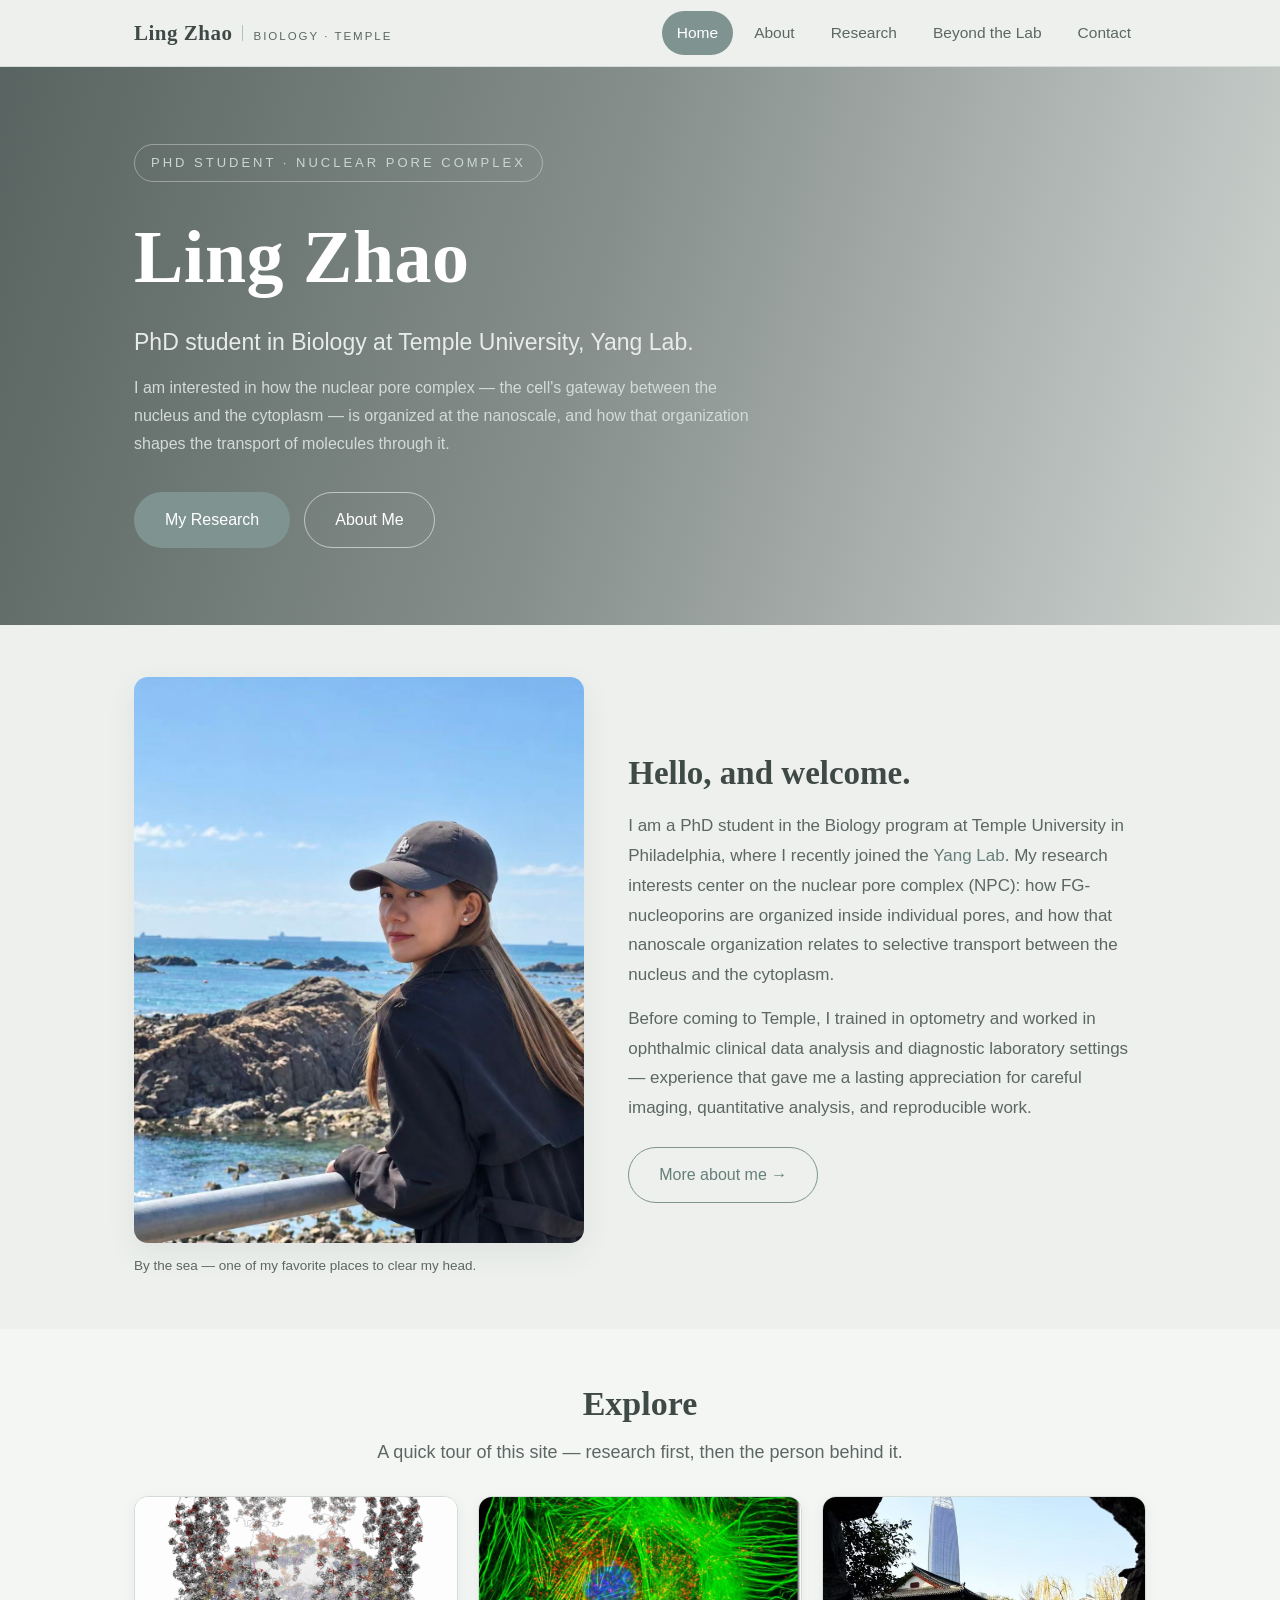
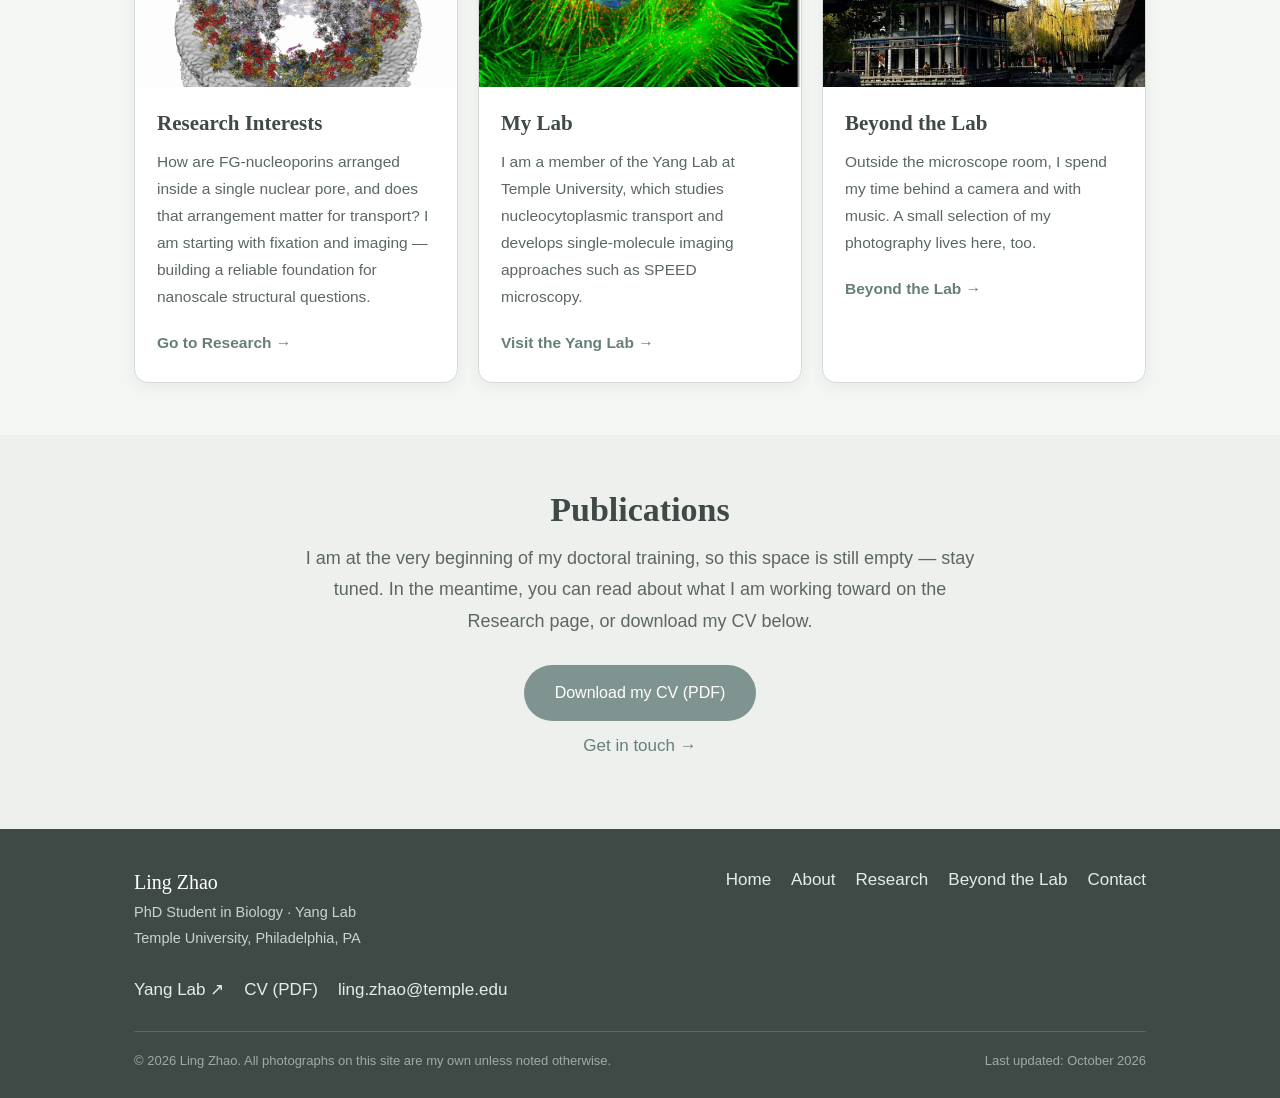
==== commit d2029c73: "Revert hero to plain green gradient, restore v1 gallery spacing" ====
--- a/index.html
+++ b/index.html
@@ -30,7 +30,7 @@
 
   <!-- ===================== HERO ===================== -->
   <section class="hero">
-    <div class="hero-bg" style="background-image: url('assets/hero-npc-ring.jpg');"></div>
+    <div class="hero-bg"></div>
     <div class="hero-inner">
       <span class="hero-kicker">PhD Student · Nuclear Pore Complex</span>
       <h1>Ling Zhao</h1>
@@ -44,7 +44,6 @@
         <a class="btn btn-primary" href="research.html">My Research</a>
         <a class="btn btn-ghost" href="about.html">About Me</a>
       </div>
-      <p class="hero-note">Background: a cryo-EM rendering of the human nuclear pore complex — the molecular machine at the center of my research.</p>
     </div>
   </section>
 
--- a/assets/css/style.css
+++ b/assets/css/style.css
@@ -137,10 +137,6 @@
 .hero .hero-sub { font-size: clamp(18px, 2.6vw, 23px); color: #E7ECEA; max-width: 640px; margin-bottom: 12px; }
 .hero .hero-line { font-size: 16px; color: #D2DBD8; max-width: 620px; margin-bottom: 34px; }
 .hero-cta { display: flex; gap: 14px; flex-wrap: wrap; }
-.hero-note {
-  margin-top: 30px; font-size: 13px; color: #B9C4C1;
-  letter-spacing: .4px; max-width: 520px;
-}
 
 .btn {
   display: inline-block;
@@ -292,7 +288,7 @@
 .gallery {
   display: grid;
   grid-template-columns: repeat(auto-fill, minmax(250px, 1fr));
-  gap: 16px;
+  gap: 20px;
 }
 .g-item {
   position: relative;
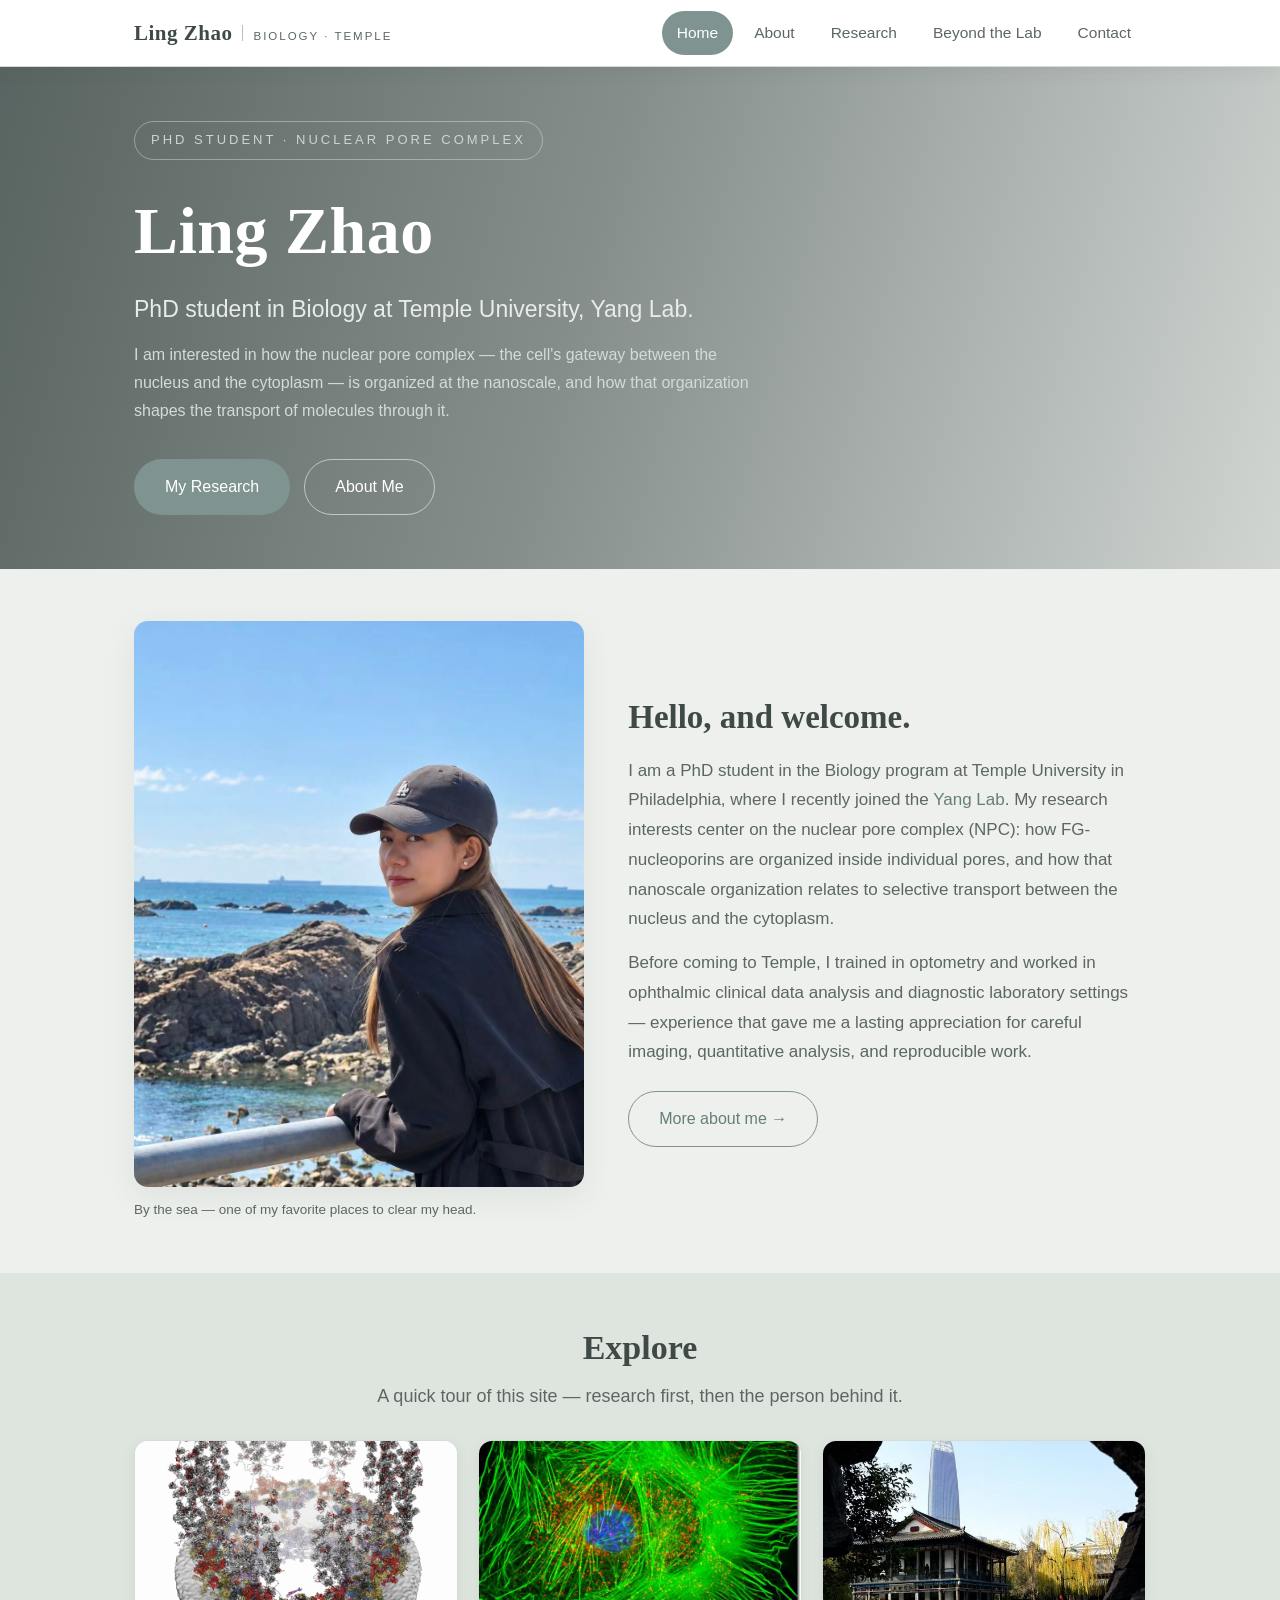
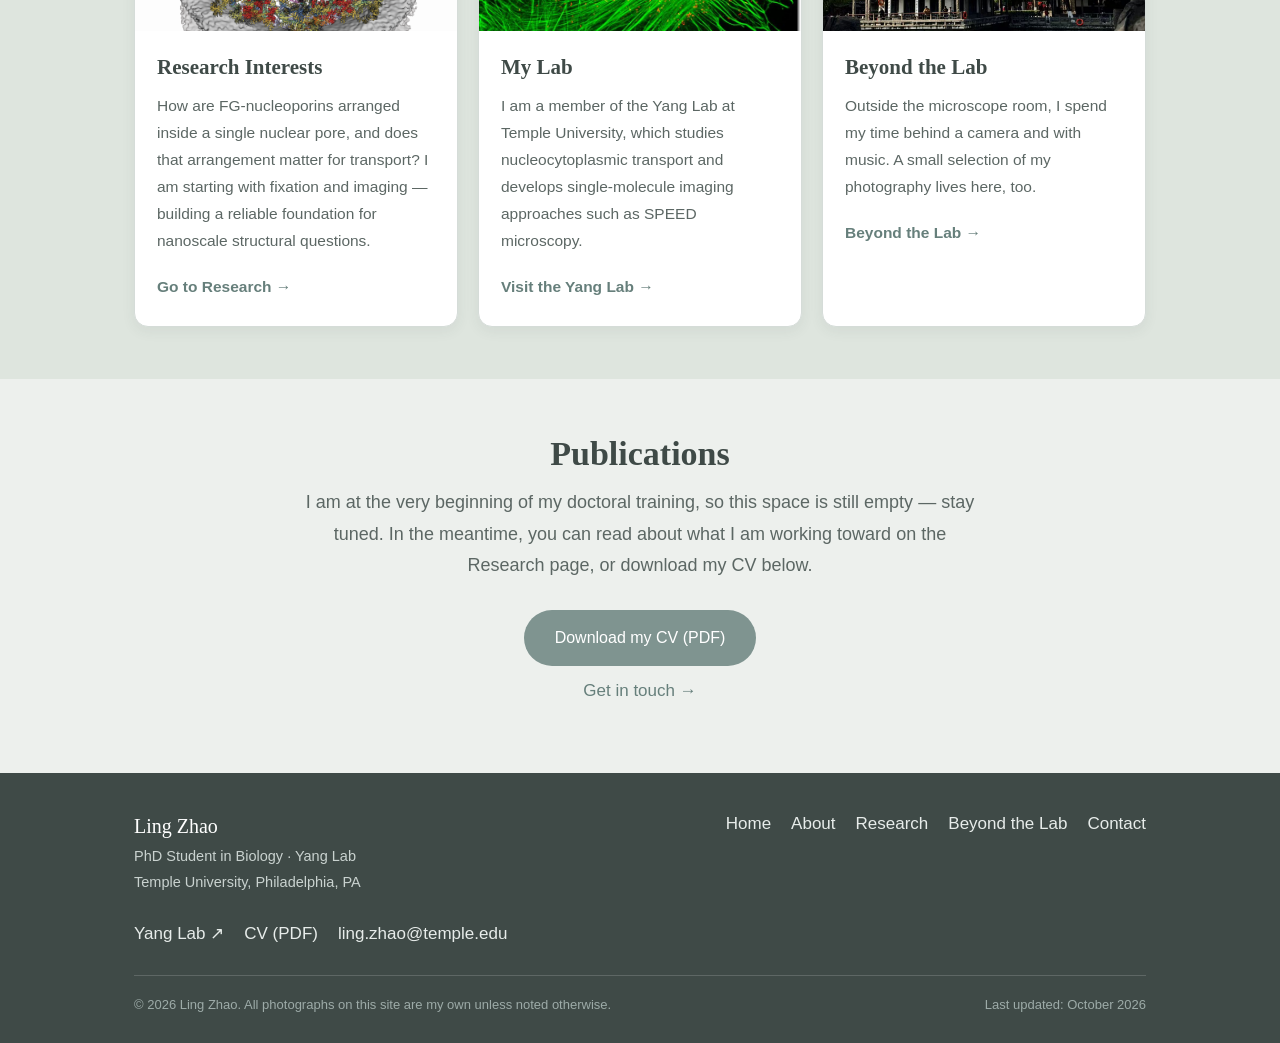
==== commit 527329c0: "Cache-bust CSS (v=3) so style updates apply immediately" ====
--- a/index.html
+++ b/index.html
@@ -5,7 +5,7 @@
   <meta name="viewport" content="width=device-width, initial-scale=1.0">
   <title>Ling Zhao · PhD Student in Biology, Temple University</title>
   <meta name="description" content="Personal academic website of Ling Zhao — first-year PhD student in Biology at Temple University, Yang Lab. Research interests: nuclear pore complexes, FG-nucleoporins, nucleocytoplasmic transport, single-molecule and super-resolution imaging.">
-  <link rel="stylesheet" href="assets/css/style.css">
+  <link rel="stylesheet" href="assets/css/style.css?v=3">
   <link rel="icon" href="data:image/svg+xml,<svg xmlns='http://www.w3.org/2000/svg' viewBox='0 0 100 100'><circle cx='50' cy='50' r='44' fill='none' stroke='%237F9490' stroke-width='10'/><circle cx='50' cy='50' r='8' fill='%233F4A47'/></svg>">
 </head>
 <body>
--- a/assets/css/style.css
+++ b/assets/css/style.css
@@ -57,13 +57,12 @@
 /* ---------------- Header / Nav ---------------- */
 .site-header {
   position: sticky; top: 0; z-index: 50;
-  background: rgba(237, 240, 237, .92);
-  backdrop-filter: blur(10px);
-  -webkit-backdrop-filter: blur(10px);
+  background: #FFFFFF;
+  box-shadow: 0 2px 18px rgba(63, 74, 71, .09);
   border-bottom: 1px solid var(--line);
   transition: box-shadow .25s;
 }
-.site-header.scrolled { box-shadow: 0 6px 20px rgba(63, 74, 71, .10); }
+.site-header.scrolled { box-shadow: 0 8px 28px rgba(63, 74, 71, .16); }
 
 .nav { display: flex; align-items: center; justify-content: space-between; height: 66px; gap: 16px; }
 
@@ -109,7 +108,7 @@
 /* ---------------- Hero ---------------- */
 .hero {
   position: relative;
-  min-height: 62vh;
+  min-height: 46vh;
   display: flex; align-items: center;
   color: #fff;
   overflow: hidden;
@@ -125,7 +124,7 @@
     rgba(47, 61, 58, .55) 45%,
     rgba(47, 61, 58, .15) 100%);
 }
-.hero-inner { position: relative; z-index: 1; padding: 70px 24px; max-width: 1060px; margin: 0 auto; width: 100%; }
+.hero-inner { position: relative; z-index: 1; padding: 54px 24px; max-width: 1060px; margin: 0 auto; width: 100%; }
 .hero-kicker {
   display: inline-block;
   font-size: 13px; letter-spacing: 3px; text-transform: uppercase;
@@ -133,7 +132,7 @@
   border: 1px solid rgba(255,255,255,.35);
   padding: 7px 16px; border-radius: 999px; margin-bottom: 26px;
 }
-.hero h1 { font-size: clamp(42px, 7vw, 74px); color: #fff; margin-bottom: 14px; letter-spacing: .5px; }
+.hero h1 { font-size: clamp(40px, 5.5vw, 66px); color: #fff; margin-bottom: 14px; letter-spacing: .5px; }
 .hero .hero-sub { font-size: clamp(18px, 2.6vw, 23px); color: #E7ECEA; max-width: 640px; margin-bottom: 12px; }
 .hero .hero-line { font-size: 16px; color: #D2DBD8; max-width: 620px; margin-bottom: 34px; }
 .hero-cta { display: flex; gap: 14px; flex-wrap: wrap; }
@@ -157,6 +156,7 @@
 /* ---------------- Page hero (inner pages) ---------------- */
 .page-hero {
   padding: 64px 0 44px;
+  border-bottom: 1px solid var(--line);
   text-align: center;
   background: linear-gradient(180deg, #E2E8E3 0%, var(--bg) 100%);
 }
@@ -170,7 +170,7 @@
 
 /* ---------------- Sections ---------------- */
 .section { padding: 52px 0; }
-.section.alt { background: var(--bg-soft); }
+.section.alt { background: #DEE5DE; }
 .section-title {
   font-size: clamp(26px, 3.6vw, 34px);
   margin-bottom: 10px;
@@ -372,43 +372,42 @@
 .center { text-align: center; }
 .mt-1 { margin-top: 10px; } .mt-2 { margin-top: 18px; } .mt-3 { margin-top: 30px; }
 
-/* ---------------- Song list (music section) ---------------- */
-.song-list {
-  list-style: none;
+/* ---------------- Music marquee (scrolling song tags) ---------------- */
+.marquee {
+  overflow: hidden;
+  padding: 8px 0 12px;
+  -webkit-mask-image: linear-gradient(90deg, transparent, #000 7%, #000 93%, transparent);
+  mask-image: linear-gradient(90deg, transparent, #000 7%, #000 93%, transparent);
+}
+.marquee-track {
+  display: flex;
+  width: max-content;
+  animation: marquee-scroll 42s linear infinite;
+}
+.marquee:hover .marquee-track { animation-play-state: paused; }
+.marquee-group {
+  display: flex; gap: 14px; padding-right: 14px;
+}
+@keyframes marquee-scroll {
+  to { transform: translateX(-50%); }
+}
+.song-tag {
+  display: inline-flex; align-items: center; gap: 9px;
   background: var(--card);
   border: 1px solid var(--line);
-  border-radius: var(--radius);
-  overflow: hidden;
+  border-radius: 999px;
+  padding: 11px 20px;
+  white-space: nowrap;
   box-shadow: var(--shadow-sm);
-}
-.song-list li {
-  display: flex; align-items: center; gap: 16px;
-  padding: 14px 22px;
-  border-bottom: 1px solid var(--line);
-  transition: background .18s;
-}
-.song-list li:last-child { border-bottom: none; }
-.song-list li:hover { background: #F7F9F8; }
-.song-num {
-  flex: 0 0 30px;
-  font-family: var(--serif);
-  font-size: 15px;
-  color: var(--primary);
-}
-.song-info { min-width: 0; }
-.song-title { font-weight: 600; font-size: 16px; }
-.song-artist { color: var(--text-soft); font-size: 14px; }
-.song-listen {
-  margin-left: auto; flex: 0 0 auto;
-  font-size: 13.5px; font-weight: 600;
-  color: var(--primary-d);
-  border: 1px solid var(--primary);
-  border-radius: 999px;
-  padding: 7px 16px;
-  white-space: nowrap;
-  transition: background .18s, color .18s;
-}
-.song-listen:hover { background: var(--primary); color: #fff; }
+  transition: border-color .18s, transform .18s;
+}
+.song-tag:hover { border-color: var(--primary); transform: translateY(-2px); text-decoration: none; }
+.st-play { color: var(--primary-d); font-size: 12px; }
+.st-title { font-weight: 600; font-size: 15.5px; color: var(--text); }
+.st-artist { color: var(--text-soft); font-size: 14px; }
+@media (prefers-reduced-motion: reduce) {
+  .marquee-track { animation: none; flex-wrap: wrap; }
+}
 .note-box {
   background: #fff;
   border: 1px dashed var(--primary);
@@ -437,7 +436,7 @@
   }
   .nav-links.open { display: flex; }
   .nav-links a { padding: 12px 14px; }
-  .hero { min-height: 56vh; }
+  .hero { min-height: 40vh; }
   .section { padding: 40px 0; }
 }
 
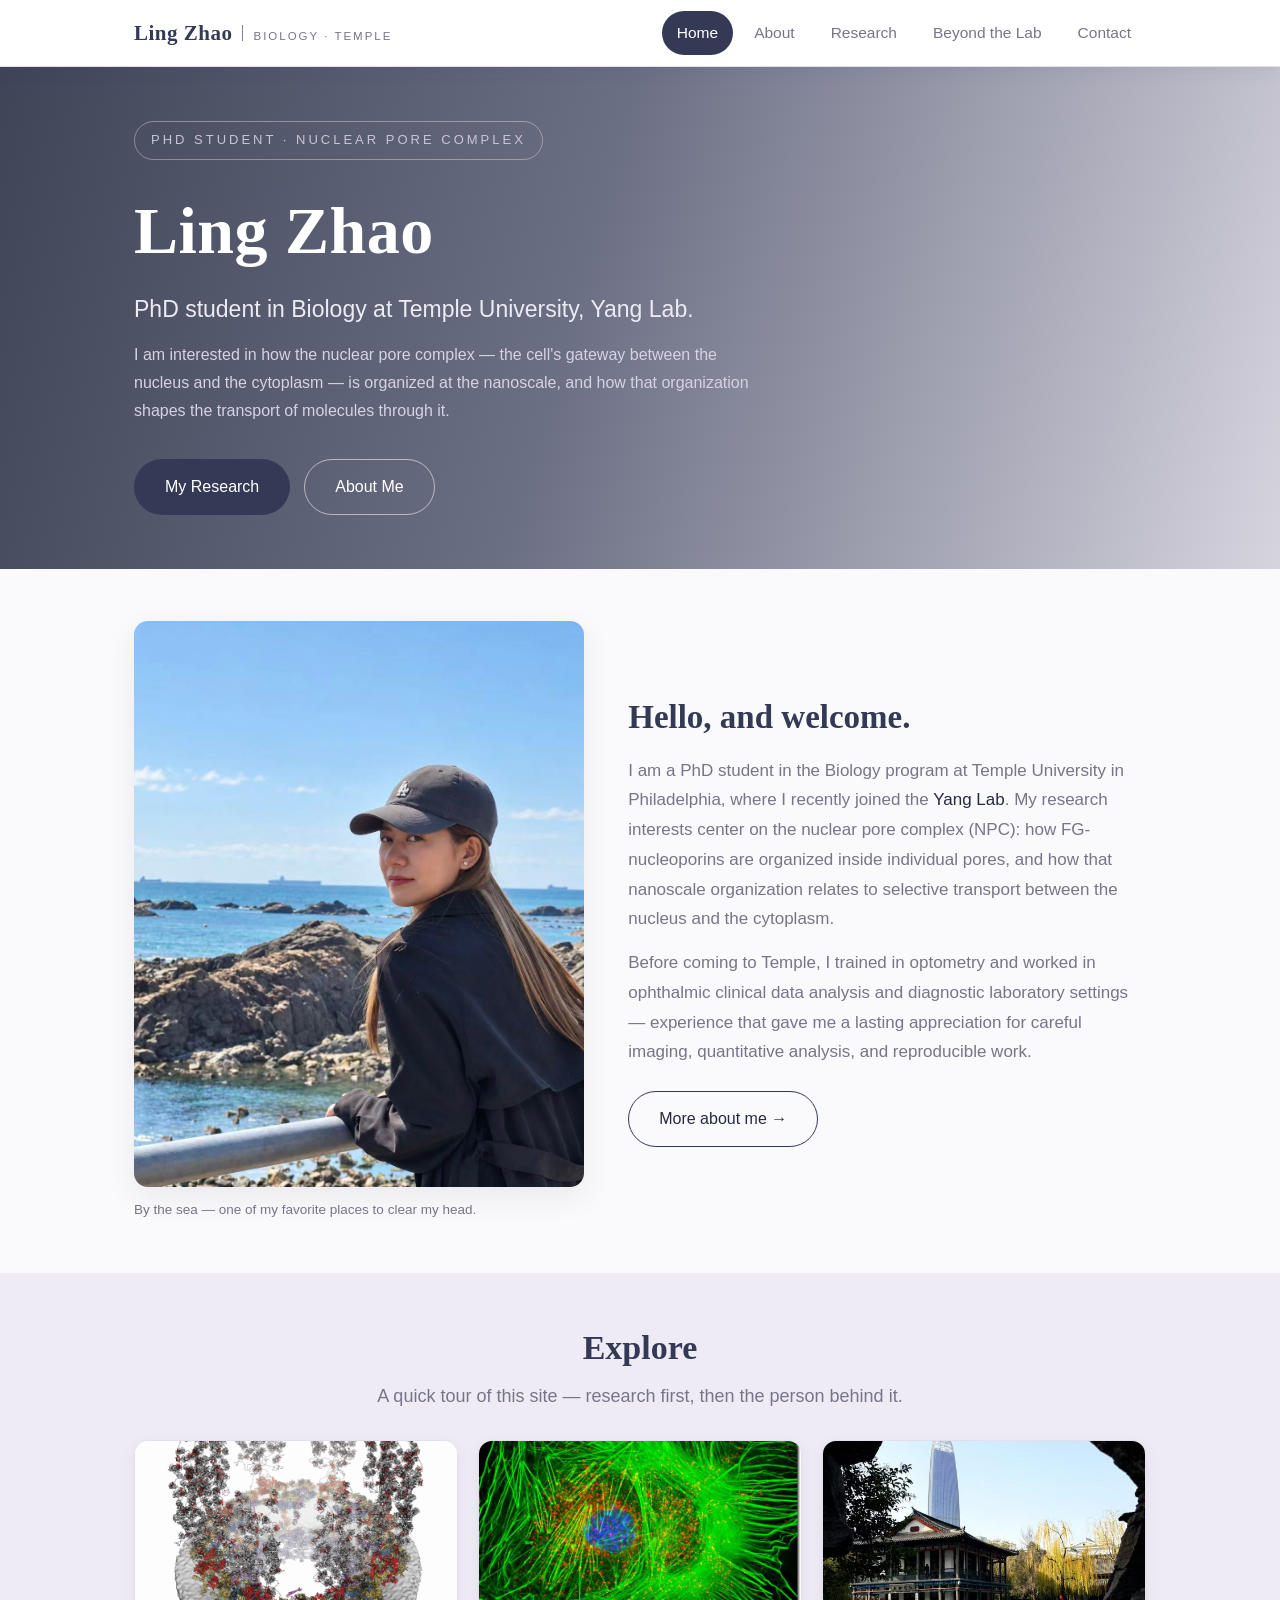
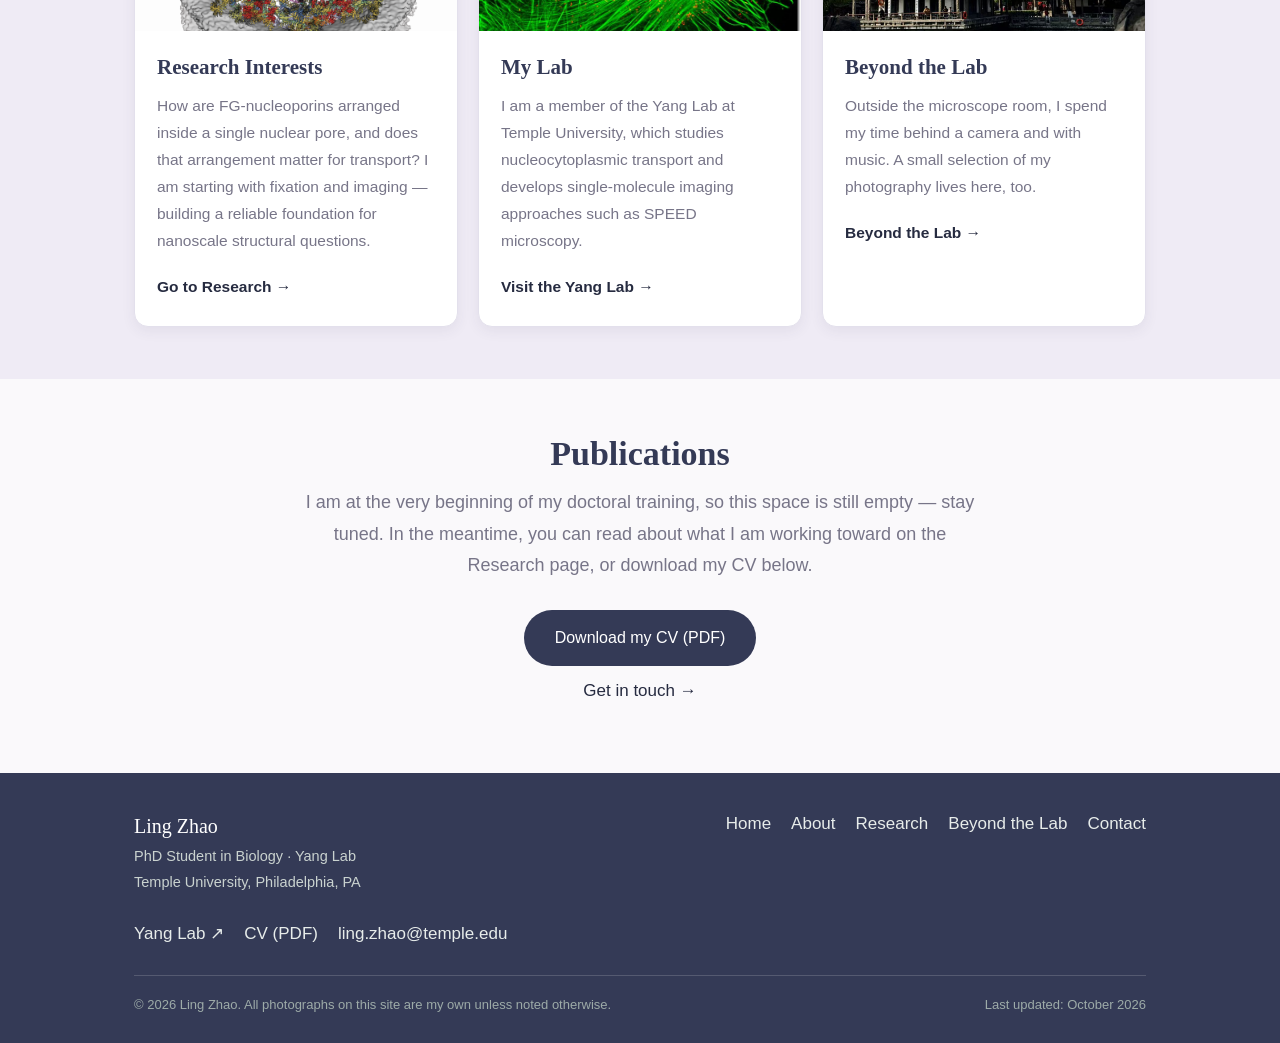
==== commit 6c90bf29: "Smoky-lavender palette; JS-driven two-row music marquee; cache-bust css v4 js v2" ====
--- a/index.html
+++ b/index.html
@@ -5,7 +5,7 @@
   <meta name="viewport" content="width=device-width, initial-scale=1.0">
   <title>Ling Zhao · PhD Student in Biology, Temple University</title>
   <meta name="description" content="Personal academic website of Ling Zhao — first-year PhD student in Biology at Temple University, Yang Lab. Research interests: nuclear pore complexes, FG-nucleoporins, nucleocytoplasmic transport, single-molecule and super-resolution imaging.">
-  <link rel="stylesheet" href="assets/css/style.css?v=3">
+  <link rel="stylesheet" href="assets/css/style.css?v=4">
   <link rel="icon" href="data:image/svg+xml,<svg xmlns='http://www.w3.org/2000/svg' viewBox='0 0 100 100'><circle cx='50' cy='50' r='44' fill='none' stroke='%237F9490' stroke-width='10'/><circle cx='50' cy='50' r='8' fill='%233F4A47'/></svg>">
 </head>
 <body>
@@ -171,6 +171,6 @@
   </div>
 </footer>
 
-<script src="assets/js/main.js"></script>
+<script src="assets/js/main.js?v=2"></script>
 </body>
 </html>
--- a/assets/css/style.css
+++ b/assets/css/style.css
@@ -1,26 +1,26 @@
 /* ============================================================
    Ling Zhao — Personal Academic Website
-   Palette (from the "灰绿蓝" color card):
-     background  #EDF0ED
-     text        #3F4A47
-     primary     #7F9490
-     light       #B4C2BC
+   Palette ("烟雾紫" smoky lavender — Ling Zhao, 2026-10-19):
+     background  #FAF9FB
+     text        #343A56
+     accent      #837F9D
+     tint        #EEEBF4
    ============================================================ */
 
 :root {
-  --bg:        #EDF0ED;
-  --bg-soft:   #F4F6F4;
-  --text:      #3F4A47;
-  --text-soft: #5C6764;
-  --primary:   #7F9490;
-  --primary-d: #667F7B;
-  --light:     #B4C2BC;
-  --light-2:   #CBD6D1;
+  --bg:        #FAF9FB;
+  --bg-soft:   #F3F0F8;
+  --text:      #343A56;
+  --text-soft: #777588;
+  --primary:   #343A56;
+  --primary-d: #262B40;
+  --light:     #837F9D;
+  --light-2:   #C9C3D9;
   --card:      #FFFFFF;
-  --line:      #D5DCD8;
+  --line:      #E3E0EC;
   --radius:    14px;
-  --shadow:    0 10px 30px rgba(63, 74, 71, .08);
-  --shadow-sm: 0 4px 14px rgba(63, 74, 71, .07);
+  --shadow:    0 10px 30px rgba(52, 58, 86, .08);
+  --shadow-sm: 0 4px 14px rgba(52, 58, 86, .07);
   --serif: Georgia, "Times New Roman", "Songti SC", "STSong", serif;
   --sans: -apple-system, BlinkMacSystemFont, "Segoe UI", "Helvetica Neue",
            "PingFang SC", "Hiragino Sans GB", "Microsoft YaHei", Arial, sans-serif;
@@ -58,11 +58,11 @@
 .site-header {
   position: sticky; top: 0; z-index: 50;
   background: #FFFFFF;
-  box-shadow: 0 2px 18px rgba(63, 74, 71, .09);
+  box-shadow: 0 2px 18px rgba(52, 58, 86, .09);
   border-bottom: 1px solid var(--line);
   transition: box-shadow .25s;
 }
-.site-header.scrolled { box-shadow: 0 8px 28px rgba(63, 74, 71, .16); }
+.site-header.scrolled { box-shadow: 0 8px 28px rgba(52, 58, 86, .16); }
 
 .nav { display: flex; align-items: center; justify-content: space-between; height: 66px; gap: 16px; }
 
@@ -120,9 +120,9 @@
 .hero-bg::after {
   content: ""; position: absolute; inset: 0;
   background: linear-gradient(105deg,
-    rgba(47, 61, 58, .78) 0%,
-    rgba(47, 61, 58, .55) 45%,
-    rgba(47, 61, 58, .15) 100%);
+    rgba(38, 43, 64, .88) 0%,
+    rgba(52, 58, 86, .72) 45%,
+    rgba(131, 127, 157, .30) 100%);
 }
 .hero-inner { position: relative; z-index: 1; padding: 54px 24px; max-width: 1060px; margin: 0 auto; width: 100%; }
 .hero-kicker {
@@ -133,8 +133,8 @@
   padding: 7px 16px; border-radius: 999px; margin-bottom: 26px;
 }
 .hero h1 { font-size: clamp(40px, 5.5vw, 66px); color: #fff; margin-bottom: 14px; letter-spacing: .5px; }
-.hero .hero-sub { font-size: clamp(18px, 2.6vw, 23px); color: #E7ECEA; max-width: 640px; margin-bottom: 12px; }
-.hero .hero-line { font-size: 16px; color: #D2DBD8; max-width: 620px; margin-bottom: 34px; }
+.hero .hero-sub { font-size: clamp(18px, 2.6vw, 23px); color: #ECEBF4; max-width: 640px; margin-bottom: 12px; }
+.hero .hero-line { font-size: 16px; color: #D6D2E4; max-width: 620px; margin-bottom: 34px; }
 .hero-cta { display: flex; gap: 14px; flex-wrap: wrap; }
 
 .btn {
@@ -158,7 +158,7 @@
   padding: 64px 0 44px;
   border-bottom: 1px solid var(--line);
   text-align: center;
-  background: linear-gradient(180deg, #E2E8E3 0%, var(--bg) 100%);
+  background: linear-gradient(180deg, #EAE6F4 0%, var(--bg) 100%);
 }
 .page-hero .kicker {
   font-size: 13px; letter-spacing: 3px; text-transform: uppercase;
@@ -170,7 +170,7 @@
 
 /* ---------------- Sections ---------------- */
 .section { padding: 52px 0; }
-.section.alt { background: #DEE5DE; }
+.section.alt { background: #EFEBF5; }
 .section-title {
   font-size: clamp(26px, 3.6vw, 34px);
   margin-bottom: 10px;
@@ -304,7 +304,7 @@
 .g-cap {
   position: absolute; left: 0; right: 0; bottom: 0;
   padding: 26px 16px 12px;
-  background: linear-gradient(180deg, transparent, rgba(47,61,58,.75));
+  background: linear-gradient(180deg, transparent, rgba(38,43,64,.78));
   color: #fff; font-size: 14px; opacity: 0; transition: opacity .25s;
 }
 .g-item:hover .g-cap { opacity: 1; }
@@ -313,13 +313,13 @@
 .lightbox {
   display: none;
   position: fixed; inset: 0; z-index: 100;
-  background: rgba(47, 61, 58, .92);
+  background: rgba(38, 43, 64, .94);
   align-items: center; justify-content: center;
   padding: 40px;
 }
 .lightbox.open { display: flex; }
 .lightbox img { max-width: min(1100px, 92vw); max-height: 84vh; border-radius: 10px; box-shadow: 0 20px 60px rgba(0,0,0,.4); }
-.lightbox .lb-cap { position: absolute; bottom: 28px; color: #E7ECEA; font-size: 15px; }
+.lightbox .lb-cap { position: absolute; bottom: 28px; color: #ECEBF4; font-size: 15px; }
 .lightbox .lb-close {
   position: absolute; top: 22px; right: 28px;
   background: none; border: none; color: #fff;
@@ -376,20 +376,17 @@
 .marquee {
   overflow: hidden;
   padding: 8px 0 12px;
+  display: flex; flex-direction: column; gap: 12px;
   -webkit-mask-image: linear-gradient(90deg, transparent, #000 7%, #000 93%, transparent);
   mask-image: linear-gradient(90deg, transparent, #000 7%, #000 93%, transparent);
 }
 .marquee-track {
   display: flex;
   width: max-content;
-  animation: marquee-scroll 42s linear infinite;
-}
-.marquee:hover .marquee-track { animation-play-state: paused; }
+  will-change: transform;
+}
 .marquee-group {
   display: flex; gap: 14px; padding-right: 14px;
-}
-@keyframes marquee-scroll {
-  to { transform: translateX(-50%); }
 }
 .song-tag {
   display: inline-flex; align-items: center; gap: 9px;
@@ -402,11 +399,11 @@
   transition: border-color .18s, transform .18s;
 }
 .song-tag:hover { border-color: var(--primary); transform: translateY(-2px); text-decoration: none; }
-.st-play { color: var(--primary-d); font-size: 12px; }
+.st-play { color: var(--light); font-size: 12px; }
 .st-title { font-weight: 600; font-size: 15.5px; color: var(--text); }
 .st-artist { color: var(--text-soft); font-size: 14px; }
 @media (prefers-reduced-motion: reduce) {
-  .marquee-track { animation: none; flex-wrap: wrap; }
+  .marquee-track { flex-wrap: wrap; }
 }
 .note-box {
   background: #fff;
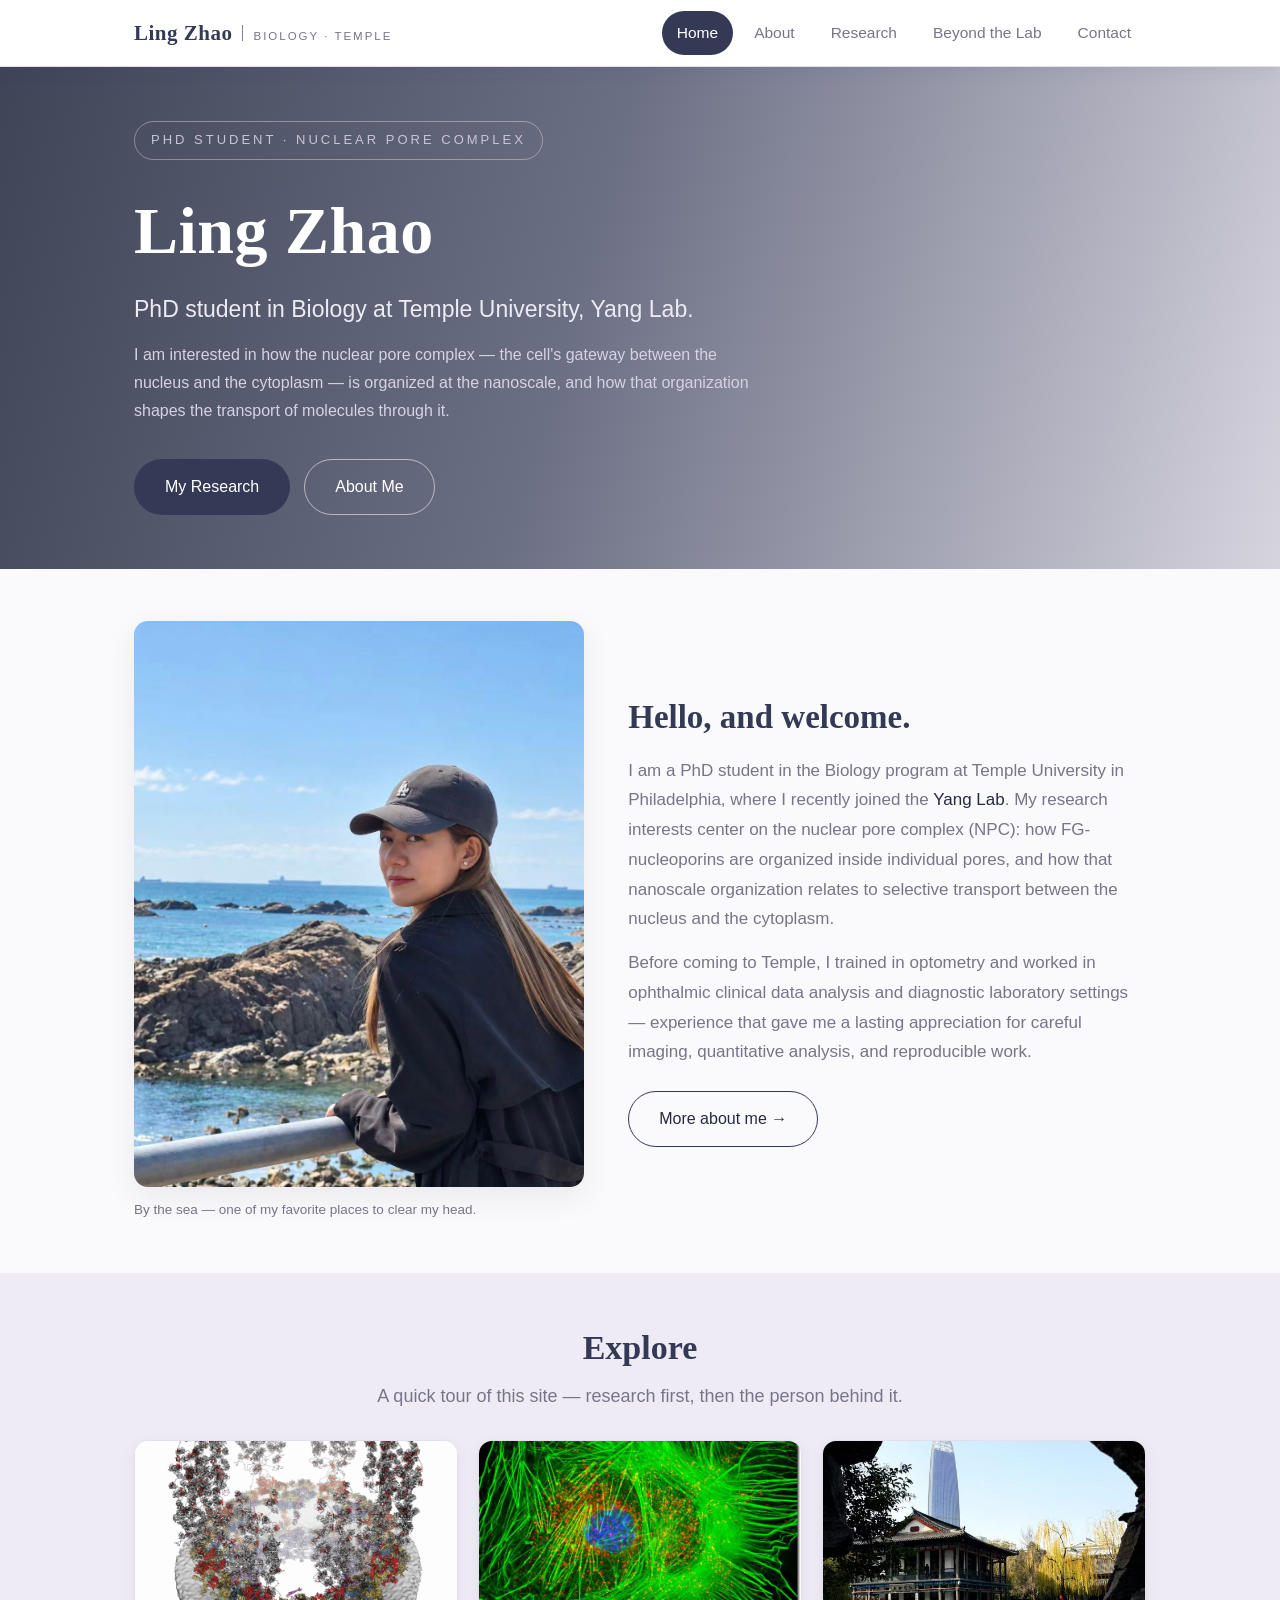
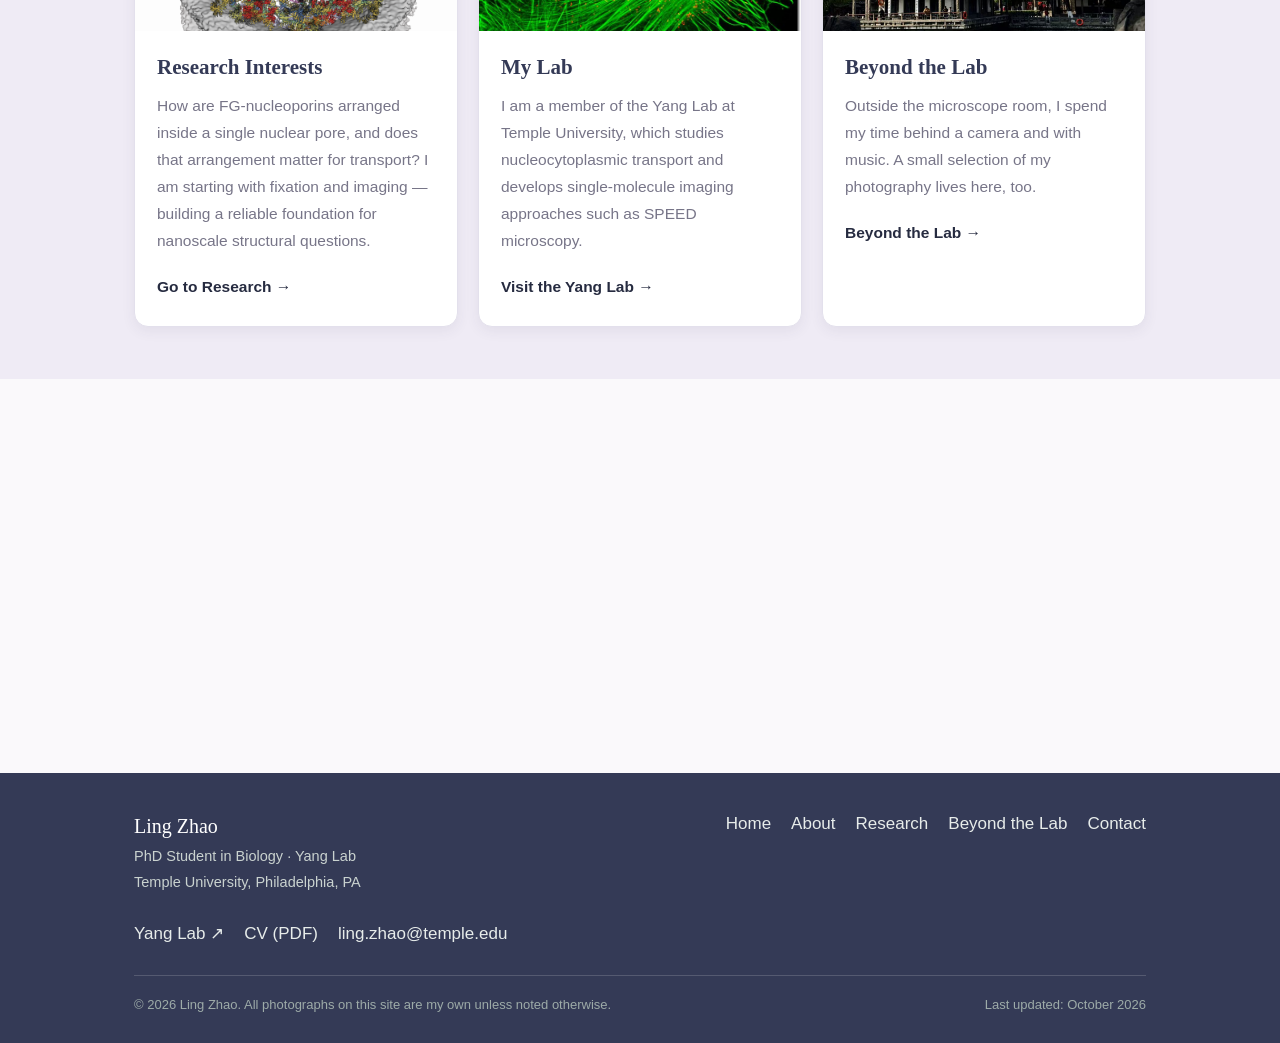
==== commit d01c2125: "Marquee animates regardless of prefers-reduced-motion (owner request)" ====
--- a/index.html
+++ b/index.html
@@ -5,7 +5,7 @@
   <meta name="viewport" content="width=device-width, initial-scale=1.0">
   <title>Ling Zhao · PhD Student in Biology, Temple University</title>
   <meta name="description" content="Personal academic website of Ling Zhao — first-year PhD student in Biology at Temple University, Yang Lab. Research interests: nuclear pore complexes, FG-nucleoporins, nucleocytoplasmic transport, single-molecule and super-resolution imaging.">
-  <link rel="stylesheet" href="assets/css/style.css?v=4">
+  <link rel="stylesheet" href="assets/css/style.css?v=5">
   <link rel="icon" href="data:image/svg+xml,<svg xmlns='http://www.w3.org/2000/svg' viewBox='0 0 100 100'><circle cx='50' cy='50' r='44' fill='none' stroke='%237F9490' stroke-width='10'/><circle cx='50' cy='50' r='8' fill='%233F4A47'/></svg>">
 </head>
 <body>
@@ -171,6 +171,6 @@
   </div>
 </footer>
 
-<script src="assets/js/main.js?v=2"></script>
+<script src="assets/js/main.js?v=3"></script>
 </body>
 </html>
--- a/assets/css/style.css
+++ b/assets/css/style.css
@@ -402,9 +402,6 @@
 .st-play { color: var(--light); font-size: 12px; }
 .st-title { font-weight: 600; font-size: 15.5px; color: var(--text); }
 .st-artist { color: var(--text-soft); font-size: 14px; }
-@media (prefers-reduced-motion: reduce) {
-  .marquee-track { flex-wrap: wrap; }
-}
 .note-box {
   background: #fff;
   border: 1px dashed var(--primary);
